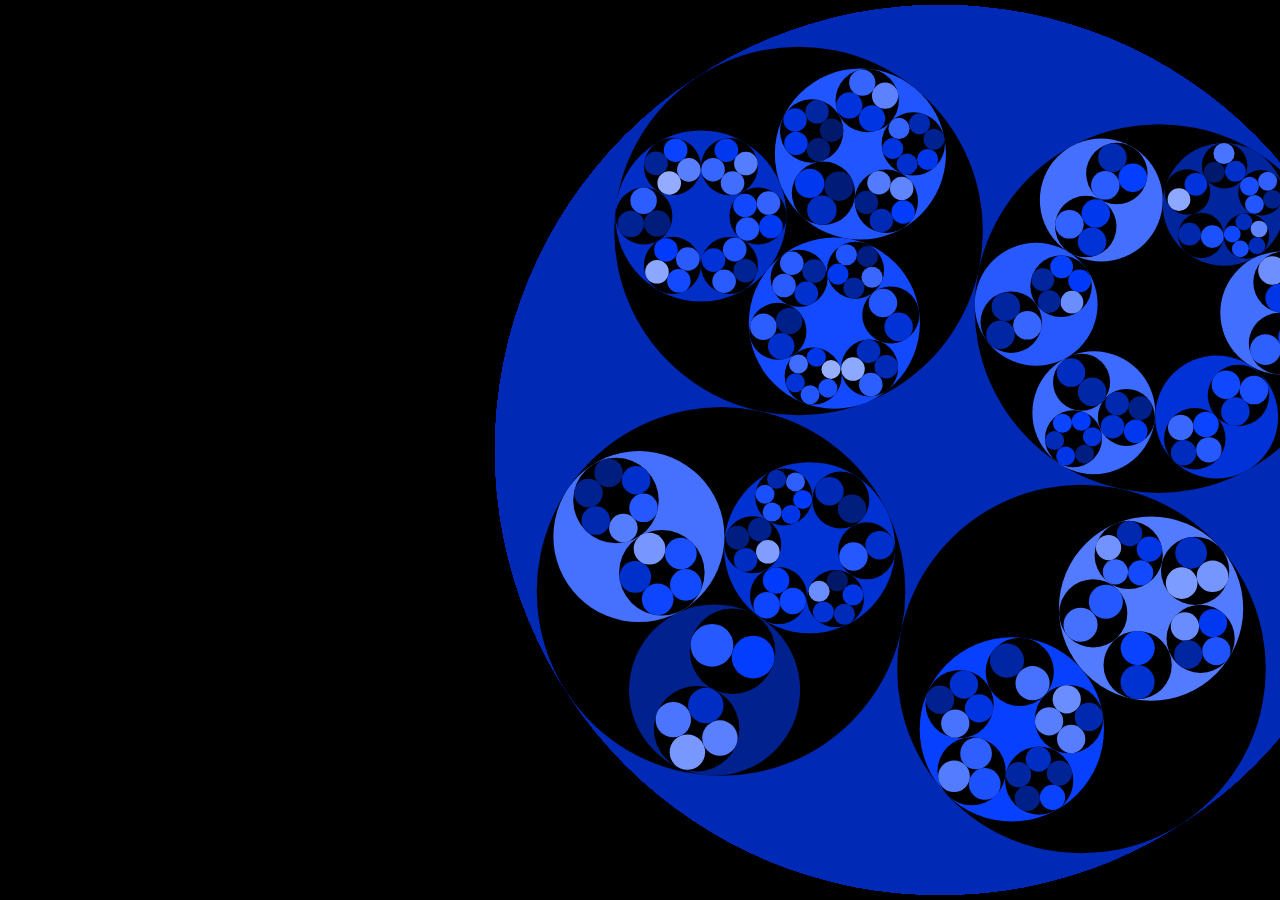
==== index.html @ d611053d "'sujung'" ====
<!DOCTYPE html>
<html lang="en" >
<head>
  <meta charset="UTF-8">
  <title>CodePen - Long shadow</title>
  <link rel="stylesheet" href="./style.css">

</head>
<body>
<!-- partial:index.partial.html -->
<canvas id="canvas"></canvas>
<!-- partial -->
  <script  src="./script.js"></script>

</body>
</html>
---- style.css ----
body {
  font-family: Arial, Helvetica, "Liberation Sans", FreeSans, sans-serif;
  background-color: #000;
  margin:0;
  padding:0;
  border-width:0;
  cursor: pointer;
}
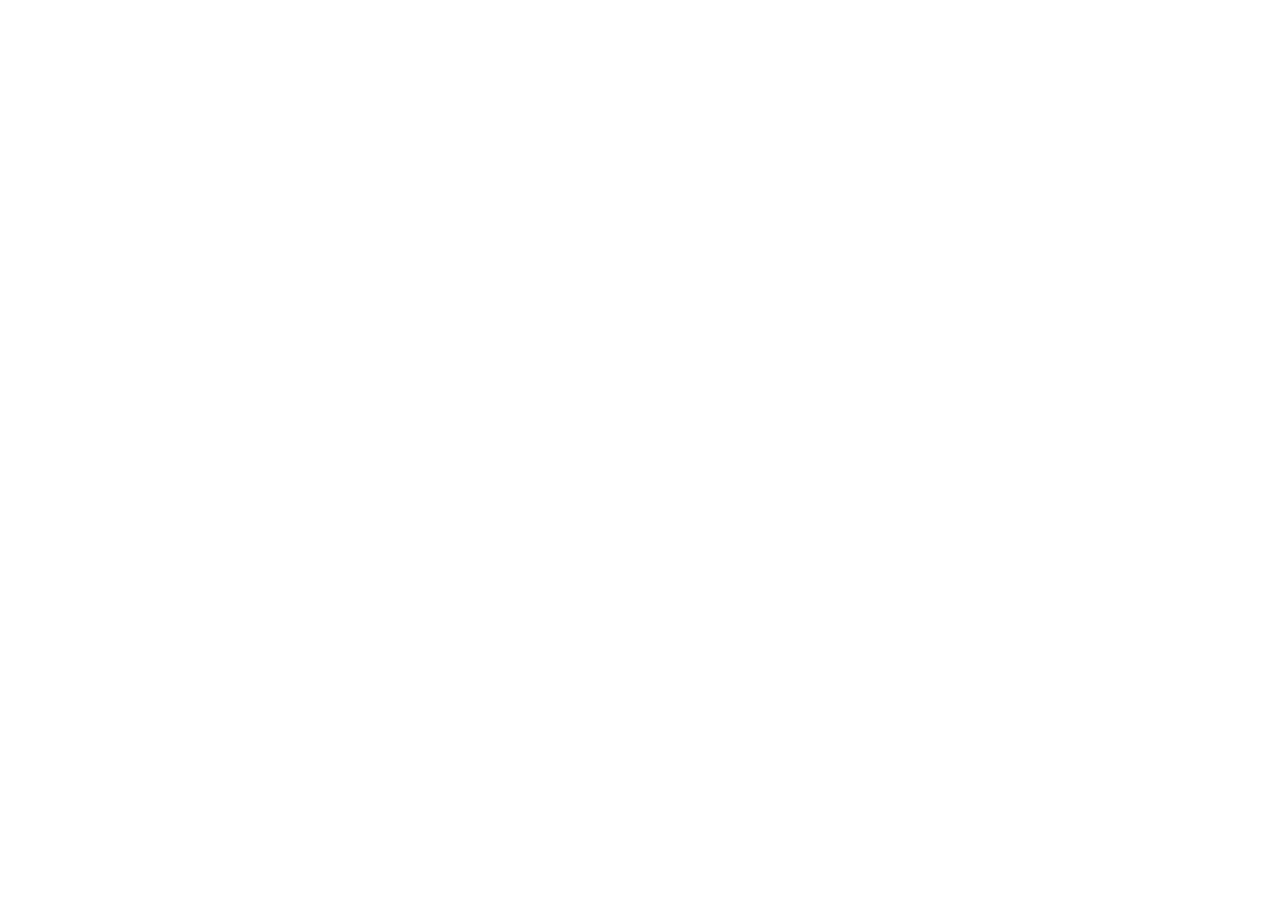
==== commit 1fb61bf1: "'0403'" ====
--- a/index.html
+++ b/index.html
@@ -2,15 +2,158 @@
 <html lang="en" >
 <head>
   <meta charset="UTF-8">
-  <title>CodePen - Long shadow</title>
-  <link rel="stylesheet" href="./style.css">
+  <title>CodePen - The Raging Sea</title>
+  <link rel="stylesheet" href="https://cdnjs.cloudflare.com/ajax/libs/normalize/5.0.0/normalize.min.css">
+<link rel="stylesheet" href="./style.css">
 
 </head>
 <body>
 <!-- partial:index.partial.html -->
-<canvas id="canvas"></canvas>
+<script id="vertexShader" type="x-shader/x-vertex">
+  #include <fog_pars_vertex>
+
+uniform float uTime;
+
+uniform float uBigWavesElevation;
+uniform vec2 uBigWavesFrequency;
+uniform float uBigWaveSpeed;
+
+uniform  float uSmallWavesElevation;
+uniform  float uSmallWavesFrequency;
+uniform  float uSmallWavesSpeed;
+uniform float uSmallWavesIterations;
+
+varying float vElevation;
+
+//	Classic Perlin 3D Noise 
+//	by Stefan Gustavson
+//
+vec4 permute(vec4 x){return mod(((x*34.0)+1.0)*x, 289.0);}
+vec4 taylorInvSqrt(vec4 r){return 1.79284291400159 - 0.85373472095314 * r;}
+vec3 fade(vec3 t) {return t*t*t*(t*(t*6.0-15.0)+10.0);}
+
+float cnoise(vec3 P){
+  vec3 Pi0 = floor(P); // Integer part for indexing
+  vec3 Pi1 = Pi0 + vec3(1.0); // Integer part + 1
+  Pi0 = mod(Pi0, 289.0);
+  Pi1 = mod(Pi1, 289.0);
+  vec3 Pf0 = fract(P); // Fractional part for interpolation
+  vec3 Pf1 = Pf0 - vec3(1.0); // Fractional part - 1.0
+  vec4 ix = vec4(Pi0.x, Pi1.x, Pi0.x, Pi1.x);
+  vec4 iy = vec4(Pi0.yy, Pi1.yy);
+  vec4 iz0 = Pi0.zzzz;
+  vec4 iz1 = Pi1.zzzz;
+
+  vec4 ixy = permute(permute(ix) + iy);
+  vec4 ixy0 = permute(ixy + iz0);
+  vec4 ixy1 = permute(ixy + iz1);
+
+  vec4 gx0 = ixy0 / 7.0;
+  vec4 gy0 = fract(floor(gx0) / 7.0) - 0.5;
+  gx0 = fract(gx0);
+  vec4 gz0 = vec4(0.5) - abs(gx0) - abs(gy0);
+  vec4 sz0 = step(gz0, vec4(0.0));
+  gx0 -= sz0 * (step(0.0, gx0) - 0.5);
+  gy0 -= sz0 * (step(0.0, gy0) - 0.5);
+
+  vec4 gx1 = ixy1 / 7.0;
+  vec4 gy1 = fract(floor(gx1) / 7.0) - 0.5;
+  gx1 = fract(gx1);
+  vec4 gz1 = vec4(0.5) - abs(gx1) - abs(gy1);
+  vec4 sz1 = step(gz1, vec4(0.0));
+  gx1 -= sz1 * (step(0.0, gx1) - 0.5);
+  gy1 -= sz1 * (step(0.0, gy1) - 0.5);
+
+  vec3 g000 = vec3(gx0.x,gy0.x,gz0.x);
+  vec3 g100 = vec3(gx0.y,gy0.y,gz0.y);
+  vec3 g010 = vec3(gx0.z,gy0.z,gz0.z);
+  vec3 g110 = vec3(gx0.w,gy0.w,gz0.w);
+  vec3 g001 = vec3(gx1.x,gy1.x,gz1.x);
+  vec3 g101 = vec3(gx1.y,gy1.y,gz1.y);
+  vec3 g011 = vec3(gx1.z,gy1.z,gz1.z);
+  vec3 g111 = vec3(gx1.w,gy1.w,gz1.w);
+
+  vec4 norm0 = taylorInvSqrt(vec4(dot(g000, g000), dot(g010, g010), dot(g100, g100), dot(g110, g110)));
+  g000 *= norm0.x;
+  g010 *= norm0.y;
+  g100 *= norm0.z;
+  g110 *= norm0.w;
+  vec4 norm1 = taylorInvSqrt(vec4(dot(g001, g001), dot(g011, g011), dot(g101, g101), dot(g111, g111)));
+  g001 *= norm1.x;
+  g011 *= norm1.y;
+  g101 *= norm1.z;
+  g111 *= norm1.w;
+
+  float n000 = dot(g000, Pf0);
+  float n100 = dot(g100, vec3(Pf1.x, Pf0.yz));
+  float n010 = dot(g010, vec3(Pf0.x, Pf1.y, Pf0.z));
+  float n110 = dot(g110, vec3(Pf1.xy, Pf0.z));
+  float n001 = dot(g001, vec3(Pf0.xy, Pf1.z));
+  float n101 = dot(g101, vec3(Pf1.x, Pf0.y, Pf1.z));
+  float n011 = dot(g011, vec3(Pf0.x, Pf1.yz));
+  float n111 = dot(g111, Pf1);
+
+  vec3 fade_xyz = fade(Pf0);
+  vec4 n_z = mix(vec4(n000, n100, n010, n110), vec4(n001, n101, n011, n111), fade_xyz.z);
+  vec2 n_yz = mix(n_z.xy, n_z.zw, fade_xyz.y);
+  float n_xyz = mix(n_yz.x, n_yz.y, fade_xyz.x); 
+  return 2.2 * n_xyz;
+}
+
+void main() {
+  #include <begin_vertex>
+  #include <project_vertex>
+  #include <fog_vertex>
+  vec4 modelPosition = modelMatrix * vec4(position, 1.0);
+  float elevation = 
+    sin(modelPosition.x * uBigWavesFrequency.x + uTime * uBigWaveSpeed) 
+    * sin(modelPosition.z * uBigWavesFrequency.y + uTime * uBigWaveSpeed) 
+    * uBigWavesElevation;
+  
+  for(float i = 1.0; i <= 10.0; i++) {
+   
+    elevation -= abs(
+      cnoise(
+        vec3(modelPosition.xz * uSmallWavesFrequency * i, uTime * uSmallWavesSpeed)
+        ) 
+        * uSmallWavesElevation / i
+      );
+     if(i >= uSmallWavesIterations ) {
+      break;
+    }
+  }
+  
+  modelPosition.y += elevation;
+  vec4 viewPosition = viewMatrix * modelPosition;
+  vec4 projectedPosition = projectionMatrix * viewPosition;
+  gl_Position = projectedPosition;
+
+  vElevation = elevation;
+}
+</script>
+<script id="fragmentShader" type="x-shader/x-fragment">
+  #include <fog_pars_fragment>
+precision mediump float;
+uniform vec3 uDepthColor;
+uniform vec3 uSurfaceColor;
+
+uniform float uColorOffset;
+uniform float uColorMultiplier;
+
+varying float vElevation;
+
+void main() {
+  float mixStrength = (vElevation + uColorOffset) * uColorMultiplier;
+  vec3 color = mix(uDepthColor, uSurfaceColor, mixStrength);
+  gl_FragColor = vec4(color, 1.0);
+   #include <fog_fragment>
+}
+</script>
+<canvas class="webgl"></canvas>
 <!-- partial -->
-  <script  src="./script.js"></script>
+  <script src='https://cdnjs.cloudflare.com/ajax/libs/three.js/r125/three.min.js'></script>
+<script src='https://unpkg.com/three@0.125.2/examples/js/controls/OrbitControls.js'></script>
+<script src='https://cdnjs.cloudflare.com/ajax/libs/dat-gui/0.7.7/dat.gui.min.js'></script><script  src="./script.js"></script>
 
 </body>
 </html>
--- a/style.css
+++ b/style.css
@@ -1,8 +1,16 @@
+* {
+  margin: 0;
+  padding: 0;
+}
+
+html,
 body {
-  font-family: Arial, Helvetica, "Liberation Sans", FreeSans, sans-serif;
-  background-color: #000;
-  margin:0;
-  padding:0;
-  border-width:0;
-  cursor: pointer;
+  overflow: hidden;
 }
+
+.webgl {
+  position: fixed;
+  top: 0;
+  left: 0;
+  outline: none;
+}
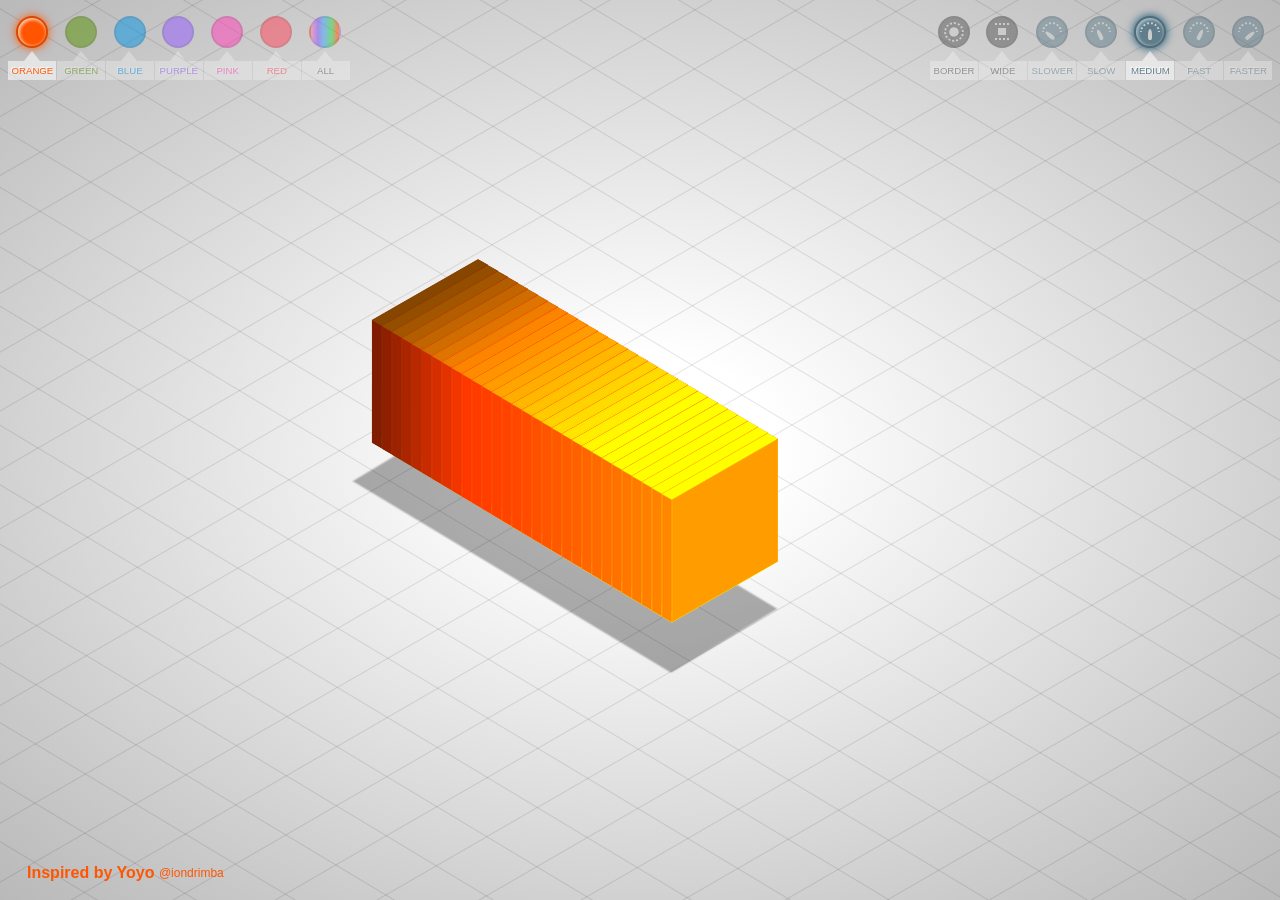
==== commit d636d716: "'1'" ====
--- a/index.html
+++ b/index.html
@@ -2,158 +2,312 @@
 <html lang="en" >
 <head>
   <meta charset="UTF-8">
-  <title>CodePen - The Raging Sea</title>
-  <link rel="stylesheet" href="https://cdnjs.cloudflare.com/ajax/libs/normalize/5.0.0/normalize.min.css">
-<link rel="stylesheet" href="./style.css">
+  <title>CodePen - Monochromatic Yoyo - Pure CSS</title>
+  <link rel="stylesheet" href="./style.css">
 
 </head>
 <body>
 <!-- partial:index.partial.html -->
-<script id="vertexShader" type="x-shader/x-vertex">
-  #include <fog_pars_vertex>
-
-uniform float uTime;
-
-uniform float uBigWavesElevation;
-uniform vec2 uBigWavesFrequency;
-uniform float uBigWaveSpeed;
-
-uniform  float uSmallWavesElevation;
-uniform  float uSmallWavesFrequency;
-uniform  float uSmallWavesSpeed;
-uniform float uSmallWavesIterations;
-
-varying float vElevation;
-
-//	Classic Perlin 3D Noise 
-//	by Stefan Gustavson
-//
-vec4 permute(vec4 x){return mod(((x*34.0)+1.0)*x, 289.0);}
-vec4 taylorInvSqrt(vec4 r){return 1.79284291400159 - 0.85373472095314 * r;}
-vec3 fade(vec3 t) {return t*t*t*(t*(t*6.0-15.0)+10.0);}
-
-float cnoise(vec3 P){
-  vec3 Pi0 = floor(P); // Integer part for indexing
-  vec3 Pi1 = Pi0 + vec3(1.0); // Integer part + 1
-  Pi0 = mod(Pi0, 289.0);
-  Pi1 = mod(Pi1, 289.0);
-  vec3 Pf0 = fract(P); // Fractional part for interpolation
-  vec3 Pf1 = Pf0 - vec3(1.0); // Fractional part - 1.0
-  vec4 ix = vec4(Pi0.x, Pi1.x, Pi0.x, Pi1.x);
-  vec4 iy = vec4(Pi0.yy, Pi1.yy);
-  vec4 iz0 = Pi0.zzzz;
-  vec4 iz1 = Pi1.zzzz;
-
-  vec4 ixy = permute(permute(ix) + iy);
-  vec4 ixy0 = permute(ixy + iz0);
-  vec4 ixy1 = permute(ixy + iz1);
-
-  vec4 gx0 = ixy0 / 7.0;
-  vec4 gy0 = fract(floor(gx0) / 7.0) - 0.5;
-  gx0 = fract(gx0);
-  vec4 gz0 = vec4(0.5) - abs(gx0) - abs(gy0);
-  vec4 sz0 = step(gz0, vec4(0.0));
-  gx0 -= sz0 * (step(0.0, gx0) - 0.5);
-  gy0 -= sz0 * (step(0.0, gy0) - 0.5);
-
-  vec4 gx1 = ixy1 / 7.0;
-  vec4 gy1 = fract(floor(gx1) / 7.0) - 0.5;
-  gx1 = fract(gx1);
-  vec4 gz1 = vec4(0.5) - abs(gx1) - abs(gy1);
-  vec4 sz1 = step(gz1, vec4(0.0));
-  gx1 -= sz1 * (step(0.0, gx1) - 0.5);
-  gy1 -= sz1 * (step(0.0, gy1) - 0.5);
-
-  vec3 g000 = vec3(gx0.x,gy0.x,gz0.x);
-  vec3 g100 = vec3(gx0.y,gy0.y,gz0.y);
-  vec3 g010 = vec3(gx0.z,gy0.z,gz0.z);
-  vec3 g110 = vec3(gx0.w,gy0.w,gz0.w);
-  vec3 g001 = vec3(gx1.x,gy1.x,gz1.x);
-  vec3 g101 = vec3(gx1.y,gy1.y,gz1.y);
-  vec3 g011 = vec3(gx1.z,gy1.z,gz1.z);
-  vec3 g111 = vec3(gx1.w,gy1.w,gz1.w);
-
-  vec4 norm0 = taylorInvSqrt(vec4(dot(g000, g000), dot(g010, g010), dot(g100, g100), dot(g110, g110)));
-  g000 *= norm0.x;
-  g010 *= norm0.y;
-  g100 *= norm0.z;
-  g110 *= norm0.w;
-  vec4 norm1 = taylorInvSqrt(vec4(dot(g001, g001), dot(g011, g011), dot(g101, g101), dot(g111, g111)));
-  g001 *= norm1.x;
-  g011 *= norm1.y;
-  g101 *= norm1.z;
-  g111 *= norm1.w;
-
-  float n000 = dot(g000, Pf0);
-  float n100 = dot(g100, vec3(Pf1.x, Pf0.yz));
-  float n010 = dot(g010, vec3(Pf0.x, Pf1.y, Pf0.z));
-  float n110 = dot(g110, vec3(Pf1.xy, Pf0.z));
-  float n001 = dot(g001, vec3(Pf0.xy, Pf1.z));
-  float n101 = dot(g101, vec3(Pf1.x, Pf0.y, Pf1.z));
-  float n011 = dot(g011, vec3(Pf0.x, Pf1.yz));
-  float n111 = dot(g111, Pf1);
-
-  vec3 fade_xyz = fade(Pf0);
-  vec4 n_z = mix(vec4(n000, n100, n010, n110), vec4(n001, n101, n011, n111), fade_xyz.z);
-  vec2 n_yz = mix(n_z.xy, n_z.zw, fade_xyz.y);
-  float n_xyz = mix(n_yz.x, n_yz.y, fade_xyz.x); 
-  return 2.2 * n_xyz;
-}
-
-void main() {
-  #include <begin_vertex>
-  #include <project_vertex>
-  #include <fog_vertex>
-  vec4 modelPosition = modelMatrix * vec4(position, 1.0);
-  float elevation = 
-    sin(modelPosition.x * uBigWavesFrequency.x + uTime * uBigWaveSpeed) 
-    * sin(modelPosition.z * uBigWavesFrequency.y + uTime * uBigWaveSpeed) 
-    * uBigWavesElevation;
-  
-  for(float i = 1.0; i <= 10.0; i++) {
-   
-    elevation -= abs(
-      cnoise(
-        vec3(modelPosition.xz * uSmallWavesFrequency * i, uTime * uSmallWavesSpeed)
-        ) 
-        * uSmallWavesElevation / i
-      );
-     if(i >= uSmallWavesIterations ) {
-      break;
-    }
-  }
-  
-  modelPosition.y += elevation;
-  vec4 viewPosition = viewMatrix * modelPosition;
-  vec4 projectedPosition = projectionMatrix * viewPosition;
-  gl_Position = projectedPosition;
-
-  vElevation = elevation;
-}
-</script>
-<script id="fragmentShader" type="x-shader/x-fragment">
-  #include <fog_pars_fragment>
-precision mediump float;
-uniform vec3 uDepthColor;
-uniform vec3 uSurfaceColor;
-
-uniform float uColorOffset;
-uniform float uColorMultiplier;
-
-varying float vElevation;
-
-void main() {
-  float mixStrength = (vElevation + uColorOffset) * uColorMultiplier;
-  vec3 color = mix(uDepthColor, uSurfaceColor, mixStrength);
-  gl_FragColor = vec4(color, 1.0);
-   #include <fog_fragment>
-}
-</script>
-<canvas class="webgl"></canvas>
+<div class="grid"></div>
+
+<input type="radio" name="color" id="c-orange" checked><label for="c-orange"><span>orange</span></label>
+<input type="radio" name="color" id="c-green"><label for="c-green"><span>green</span></label>
+<input type="radio" name="color" id="c-blue"><label for="c-blue"><span>blue</span></label>
+<input type="radio" name="color" id="c-purple"><label for="c-purple"><span>purple</span></label>
+<input type="radio" name="color" id="c-pink"><label for="c-pink"><span>pink</span></label>
+<input type="radio" name="color" id="c-red"><label for="c-red"><span>red</span></label>
+<input type="radio" name="color" id="c-multi"><label for="c-multi"><span>all</span></label>
+<input type="checkbox" name="border" id="border"><label for="border"><span>border</span></label>
+<input type="checkbox" name="wide" id="wide"><label for="wide"><span>wide</span></label>
+<input type="radio" name="speed" id="s-slower"><label for="s-slower"><span>slower</span></label>
+<input type="radio" name="speed" id="s-slow"><label for="s-slow"><span>slow</span></label>
+<input type="radio" name="speed" id="s-medium" checked><label for="s-medium"><span>medium</span></label>
+<input type="radio" name="speed" id="s-fast"><label for="s-fast"><span>fast</span></label>
+<input type="radio" name="speed" id="s-faster"><label for="s-faster"><span>faster</span></label>
+
+<div class="container">
+
+  <div class="item">
+    <div></div>
+    <div></div>
+    <div></div>
+    <div></div>
+    <div></div>
+    <div></div>
+  </div>
+  <div class="item">
+    <div></div>
+    <div></div>
+    <div></div>
+    <div></div>
+    <div></div>
+    <div></div>
+  </div>
+  <div class="item">
+    <div></div>
+    <div></div>
+    <div></div>
+    <div></div>
+    <div></div>
+    <div></div>
+  </div>
+  <div class="item">
+    <div></div>
+    <div></div>
+    <div></div>
+    <div></div>
+    <div></div>
+    <div></div>
+  </div>
+  <div class="item">
+    <div></div>
+    <div></div>
+    <div></div>
+    <div></div>
+    <div></div>
+    <div></div>
+  </div>
+  <div class="item">
+    <div></div>
+    <div></div>
+    <div></div>
+    <div></div>
+    <div></div>
+    <div></div>
+  </div>
+  <div class="item">
+    <div></div>
+    <div></div>
+    <div></div>
+    <div></div>
+    <div></div>
+    <div></div>
+  </div>
+  <div class="item">
+    <div></div>
+    <div></div>
+    <div></div>
+    <div></div>
+    <div></div>
+    <div></div>
+  </div>
+  <div class="item">
+    <div></div>
+    <div></div>
+    <div></div>
+    <div></div>
+    <div></div>
+    <div></div>
+  </div>
+  <div class="item">
+    <div></div>
+    <div></div>
+    <div></div>
+    <div></div>
+    <div></div>
+    <div></div>
+  </div>
+  <div class="item">
+    <div></div>
+    <div></div>
+    <div></div>
+    <div></div>
+    <div></div>
+    <div></div>
+  </div>
+  <div class="item">
+    <div></div>
+    <div></div>
+    <div></div>
+    <div></div>
+    <div></div>
+    <div></div>
+  </div>
+  <div class="item">
+    <div></div>
+    <div></div>
+    <div></div>
+    <div></div>
+    <div></div>
+    <div></div>
+  </div>
+  <div class="item">
+    <div></div>
+    <div></div>
+    <div></div>
+    <div></div>
+    <div></div>
+    <div></div>
+  </div>
+  <div class="item">
+    <div></div>
+    <div></div>
+    <div></div>
+    <div></div>
+    <div></div>
+    <div></div>
+  </div>
+  <div class="item">
+    <div></div>
+    <div></div>
+    <div></div>
+    <div></div>
+    <div></div>
+    <div></div>
+  </div>
+  <div class="item">
+    <div></div>
+    <div></div>
+    <div></div>
+    <div></div>
+    <div></div>
+    <div></div>
+  </div>
+  <div class="item">
+    <div></div>
+    <div></div>
+    <div></div>
+    <div></div>
+    <div></div>
+    <div></div>
+  </div>
+  <div class="item">
+    <div></div>
+    <div></div>
+    <div></div>
+    <div></div>
+    <div></div>
+    <div></div>
+  </div>
+  <div class="item">
+    <div></div>
+    <div></div>
+    <div></div>
+    <div></div>
+    <div></div>
+    <div></div>
+  </div>
+  <div class="item">
+    <div></div>
+    <div></div>
+    <div></div>
+    <div></div>
+    <div></div>
+    <div></div>
+  </div>
+  <div class="item">
+    <div></div>
+    <div></div>
+    <div></div>
+    <div></div>
+    <div></div>
+    <div></div>
+  </div>
+  <div class="item">
+    <div></div>
+    <div></div>
+    <div></div>
+    <div></div>
+    <div></div>
+    <div></div>
+  </div>
+  <div class="item">
+    <div></div>
+    <div></div>
+    <div></div>
+    <div></div>
+    <div></div>
+    <div></div>
+  </div>
+  <div class="item">
+    <div></div>
+    <div></div>
+    <div></div>
+    <div></div>
+    <div></div>
+    <div></div>
+  </div>
+  <div class="item">
+    <div></div>
+    <div></div>
+    <div></div>
+    <div></div>
+    <div></div>
+    <div></div>
+  </div>
+  <div class="item">
+    <div></div>
+    <div></div>
+    <div></div>
+    <div></div>
+    <div></div>
+    <div></div>
+  </div>
+  <div class="item">
+    <div></div>
+    <div></div>
+    <div></div>
+    <div></div>
+    <div></div>
+    <div></div>
+  </div>
+  <div class="item">
+    <div></div>
+    <div></div>
+    <div></div>
+    <div></div>
+    <div></div>
+    <div></div>
+  </div>
+  <div class="item">
+    <div></div>
+    <div></div>
+    <div></div>
+    <div></div>
+    <div></div>
+    <div></div>
+  </div>
+
+  <div class="shadow">
+    <div></div>
+    <div></div>
+    <div></div>
+    <div></div>
+    <div></div>
+    <div></div>
+    <div></div>
+    <div></div>
+    <div></div>
+    <div></div>
+    <div></div>
+    <div></div>
+    <div></div>
+    <div></div>
+    <div></div>
+    <div></div>
+    <div></div>
+    <div></div>
+    <div></div>
+    <div></div>
+    <div></div>
+    <div></div>
+    <div></div>
+    <div></div>
+    <div></div>
+    <div></div>
+    <div></div>
+    <div></div>
+    <div></div>
+    <div></div>
+  </div>
+
+</div>
+
+<div class="inspired">
+  <a href="https://codepen.io/iondrimba/pen/PoGMeaq" target="_blank"><strong>Inspired by Yoyo</strong> <span>@iondrimba</span></a>
+</div>
 <!-- partial -->
-  <script src='https://cdnjs.cloudflare.com/ajax/libs/three.js/r125/three.min.js'></script>
-<script src='https://unpkg.com/three@0.125.2/examples/js/controls/OrbitControls.js'></script>
-<script src='https://cdnjs.cloudflare.com/ajax/libs/dat-gui/0.7.7/dat.gui.min.js'></script><script  src="./script.js"></script>
+  <script  src="./script.js"></script>
 
 </body>
 </html>
--- a/style.css
+++ b/style.css
@@ -1,16 +1,1063 @@
-* {
+:root {
+  --speed: 4s;
+}
+
+html {
+  height: 100%;
+}
+
+body {
   margin: 0;
-  padding: 0;
-}
-
-html,
-body {
+  background: radial-gradient(#607d8b 15%, #000000 100%);
+  background: radial-gradient(#ffffff 15%, #b9b9b9 100%);
+  font-family: Arial, Helvetica, sans-serif;
+  box-sizing: border-box;
+  height: 100%;
+}
+
+body * {
+  box-sizing: border-box;
+  outline: none;
+}
+
+.container {
+  display: block;
+  width: 100%;
+  height: 100%;
   overflow: hidden;
-}
-
-.webgl {
+  filter: hue-rotate(0deg);
+  transition: all 1s ease 0s;
+}
+
+.grid {
+  background: repeating-linear-gradient(
+      150deg,
+      rgba(255, 255, 255, 0) 0,
+      rgba(255, 255, 255, 0) 49px,
+      rgba(0, 0, 0, 0.1) 50px,
+      rgba(255, 255, 255, 0) 51px
+    ),
+    repeating-linear-gradient(
+      31deg,
+      rgba(255, 255, 255, 0) 0,
+      rgba(255, 255, 255, 0) 49px,
+      rgba(0, 0, 0, 0.1) 50px,
+      rgba(255, 255, 255, 0) 51px
+    );
   position: fixed;
-  top: 0;
-  left: 0;
-  outline: none;
+  width: 100vw;
+  height: 100vh;
+}
+
+.item {
+  position: relative;
+  left: 50%;
+  top: 50%;
+  width: 150px;
+  height: 150px;
+  transform-style: preserve-3d;
+  transform: rotateX(-35deg) rotateY(45deg);
+  transition: transform 0.5s ease 0s;
+  animation: spin var(--speed) 0.05s infinite;
+  z-index: -1;
+  transform-origin: center center;
+}
+
+input#wide:checked ~ .container .item {
+  animation-name: spin-wide;
+}
+
+.item > div {
+  position: absolute;
+  width: 150px;
+  height: 150px;
+  background: #4b08ba;
+  background: #ff5500;
+  border: 1px solid rgba(0, 0, 0, 0.1);
+  box-shadow: 0 0 5px -3px #fff inset;
+  border: 1px solid rgb(255 255 255 / 5%);
+  box-shadow: 0 0 5px -3px #00000030 inset;
+}
+.item > div:nth-child(2) {
+  transform: rotateX(90deg) translate3d(0px, 7px, 7px);
+  background: #ffa116;
+  height: 14px;
+}
+.item > div:nth-child(3) {
+  transform: rotateX(0deg) translate3d(0, 0, 14px);
+}
+.item > div:nth-child(4) {
+  transform: rotateX(270deg) translate3d(0px, -7px, 143px);
+  background: #ffa116;
+  height: 14px;
+}
+.item > div:nth-child(5) {
+  transform: rotateY(90deg) translate3d(-7px, 0, 143px);
+  background: #e04b00;
+  width: 14px !important;
+}
+.item > div:nth-child(6) {
+  transform: rotateY(-90deg) translate3d(7px, 0, 7px);
+  background: #e04b00;
+  width: 14px !important;
+}
+
+.item:nth-child(2) {
+  left: calc(50% - 10px);
+  top: calc(50% - 156px);
+  animation-delay: 0.1s;
+  z-index: -2;
+}
+.item:nth-child(3) {
+  left: calc(50% - 20px);
+  top: calc(50% - 312px);
+  animation-delay: 0.15s;
+  z-index: -3;
+}
+.item:nth-child(4) {
+  left: calc(50% - 30px);
+  top: calc(50% - 468px);
+  animation-delay: 0.2s;
+  z-index: -4;
+}
+.item:nth-child(5) {
+  left: calc(50% - 40px);
+  top: calc(50% - 624px);
+  animation-delay: 0.25s;
+  z-index: -5;
+}
+.item:nth-child(6) {
+  left: calc(50% - 50px);
+  top: calc(50% - 780px);
+  animation-delay: 0.3s;
+  z-index: -6;
+}
+.item:nth-child(7) {
+  left: calc(50% - 60px);
+  top: calc(50% - 936px);
+  animation-delay: 0.35s;
+  z-index: -7;
+}
+.item:nth-child(8) {
+  left: calc(50% - 70px);
+  top: calc(50% - 1092px);
+  animation-delay: 0.4s;
+  z-index: -8;
+}
+.item:nth-child(9) {
+  left: calc(50% - 80px);
+  top: calc(50% - 1248px);
+  animation-delay: 0.45s;
+  z-index: -9;
+}
+.item:nth-child(10) {
+  left: calc(50% - 90px);
+  top: calc(50% - 1404px);
+  animation-delay: 0.5s;
+  z-index: -10;
+}
+.item:nth-child(11) {
+  left: calc(50% - 100px);
+  top: calc(50% - 1560px);
+  animation-delay: 0.55s;
+  z-index: -11;
+}
+.item:nth-child(12) {
+  left: calc(50% - 110px);
+  top: calc(50% - 1716px);
+  animation-delay: 0.6s;
+  z-index: -12;
+}
+.item:nth-child(13) {
+  left: calc(50% - 120px);
+  top: calc(50% - 1872px);
+  animation-delay: 0.65s;
+  z-index: -13;
+}
+.item:nth-child(14) {
+  left: calc(50% - 130px);
+  top: calc(50% - 2028px);
+  animation-delay: 0.7s;
+  z-index: -14;
+}
+.item:nth-child(15) {
+  left: calc(50% - 140px);
+  top: calc(50% - 2184px);
+  animation-delay: 0.75s;
+  z-index: -15;
+}
+.item:nth-child(16) {
+  left: calc(50% - 150px);
+  top: calc(50% - 2340px);
+  animation-delay: 0.8s;
+  z-index: -16;
+}
+.item:nth-child(17) {
+  left: calc(50% - 160px);
+  top: calc(50% - 2496px);
+  animation-delay: 0.85s;
+  z-index: -17;
+}
+.item:nth-child(18) {
+  left: calc(50% - 170px);
+  top: calc(50% - 2652px);
+  animation-delay: 0.9s;
+  z-index: -18;
+}
+.item:nth-child(19) {
+  left: calc(50% - 180px);
+  top: calc(50% - 2808px);
+  animation-delay: 0.95s;
+  z-index: -19;
+}
+.item:nth-child(20) {
+  left: calc(50% - 190px);
+  top: calc(50% - 2964px);
+  animation-delay: 1s;
+  z-index: -20;
+}
+.item:nth-child(21) {
+  left: calc(50% - 200px);
+  top: calc(50% - 3120px);
+  animation-delay: 1.05s;
+  z-index: -21;
+}
+.item:nth-child(22) {
+  left: calc(50% - 210px);
+  top: calc(50% - 3276px);
+  animation-delay: 1.1s;
+  z-index: -22;
+}
+.item:nth-child(23) {
+  left: calc(50% - 220px);
+  top: calc(50% - 3432px);
+  animation-delay: 1.15s;
+  z-index: -23;
+}
+.item:nth-child(24) {
+  left: calc(50% - 230px);
+  top: calc(50% - 3588px);
+  animation-delay: 1.2s;
+  z-index: -24;
+}
+.item:nth-child(25) {
+  left: calc(50% - 240px);
+  top: calc(50% - 3744px);
+  animation-delay: 1.25s;
+  z-index: -25;
+}
+.item:nth-child(26) {
+  left: calc(50% - 250px);
+  top: calc(50% - 3900px);
+  animation-delay: 1.3s;
+  z-index: -26;
+}
+.item:nth-child(27) {
+  left: calc(50% - 260px);
+  top: calc(50% - 4056px);
+  animation-delay: 1.35s;
+  z-index: -27;
+}
+.item:nth-child(28) {
+  left: calc(50% - 270px);
+  top: calc(50% - 4212px);
+  animation-delay: 1.4s;
+  z-index: -28;
+}
+.item:nth-child(29) {
+  left: calc(50% - 280px);
+  top: calc(50% - 4368px);
+  animation-delay: 1.45s;
+  z-index: -29;
+}
+.item:nth-child(30) {
+  left: calc(50% - 290px);
+  top: calc(50% - 4524px);
+  animation-delay: 1.5s;
+  z-index: -30;
+}
+
+.item:nth-child(1) > div {
+  filter: brightness(1.9) saturate(1.5);
+}
+.item:nth-child(2) > div {
+  filter: brightness(1.85) saturate(1.5);
+}
+.item:nth-child(3) > div {
+  filter: brightness(1.8) saturate(1.5);
+}
+.item:nth-child(4) > div {
+  filter: brightness(1.75) saturate(1.5);
+}
+.item:nth-child(5) > div {
+  filter: brightness(1.7) saturate(1.5);
+}
+.item:nth-child(6) > div {
+  filter: brightness(1.65) saturate(1.5);
+}
+.item:nth-child(7) > div {
+  filter: brightness(1.6) saturate(1.5);
+}
+.item:nth-child(8) > div {
+  filter: brightness(1.55) saturate(1.5);
+}
+.item:nth-child(9) > div {
+  filter: brightness(1.5) saturate(1.5);
+}
+.item:nth-child(10) > div {
+  filter: brightness(1.45) saturate(1.5);
+}
+.item:nth-child(11) > div {
+  filter: brightness(1.4) saturate(1.5);
+}
+.item:nth-child(12) > div {
+  filter: brightness(1.35) saturate(1.5);
+}
+.item:nth-child(13) > div {
+  filter: brightness(1.3) saturate(1.5);
+}
+.item:nth-child(14) > div {
+  filter: brightness(1.25) saturate(1.5);
+}
+.item:nth-child(15) > div {
+  filter: brightness(1.2) saturate(1.5);
+}
+.item:nth-child(16) > div {
+  filter: brightness(1.15) saturate(1.5);
+}
+.item:nth-child(17) > div {
+  filter: brightness(1.1) saturate(1.5);
+}
+.item:nth-child(18) > div {
+  filter: brightness(1.05) saturate(1.5);
+}
+.item:nth-child(19) > div {
+  filter: brightness(1) saturate(1.5);
+}
+.item:nth-child(20) > div {
+  filter: brightness(0.95) saturate(1.5);
+}
+.item:nth-child(21) > div {
+  filter: brightness(0.9) saturate(1.5);
+}
+.item:nth-child(22) > div {
+  filter: brightness(0.85) saturate(1.5);
+}
+.item:nth-child(23) > div {
+  filter: brightness(0.8) saturate(1.5);
+}
+.item:nth-child(24) > div {
+  filter: brightness(0.75) saturate(1.5);
+}
+.item:nth-child(25) > div {
+  filter: brightness(0.7) saturate(1.5);
+}
+.item:nth-child(26) > div {
+  filter: brightness(0.65) saturate(1.5);
+}
+.item:nth-child(27) > div {
+  filter: brightness(0.6) saturate(1.5);
+}
+.item:nth-child(28) > div {
+  filter: brightness(0.55) saturate(1.5);
+}
+.item:nth-child(29) > div {
+  filter: brightness(0.5) saturate(1.5);
+}
+.item:nth-child(30) > div {
+  filter: brightness(0.45) saturate(1.5);
+}
+
+input#c-multi:checked ~ .container .item:nth-child(1) > div {
+  filter: hue-rotate(0deg) saturate(1.25) brightness(1.35);
+}
+input#c-multi:checked ~ .container .item:nth-child(2) > div {
+  filter: hue-rotate(10deg) saturate(1.25) brightness(1.35);
+}
+input#c-multi:checked ~ .container .item:nth-child(3) > div {
+  filter: hue-rotate(20deg) saturate(1.25) brightness(1.35);
+}
+input#c-multi:checked ~ .container .item:nth-child(4) > div {
+  filter: hue-rotate(30deg) saturate(1.25) brightness(1.35);
+}
+input#c-multi:checked ~ .container .item:nth-child(5) > div {
+  filter: hue-rotate(40deg) saturate(1.25) brightness(1.35);
+}
+input#c-multi:checked ~ .container .item:nth-child(6) > div {
+  filter: hue-rotate(50deg) saturate(1.25) brightness(1.35);
+}
+input#c-multi:checked ~ .container .item:nth-child(7) > div {
+  filter: hue-rotate(60deg) saturate(1.25) brightness(1.35);
+}
+input#c-multi:checked ~ .container .item:nth-child(8) > div {
+  filter: hue-rotate(70deg) saturate(1.25) brightness(1.35);
+}
+input#c-multi:checked ~ .container .item:nth-child(9) > div {
+  filter: hue-rotate(80deg) saturate(1.25) brightness(1.35);
+}
+input#c-multi:checked ~ .container .item:nth-child(10) > div {
+  filter: hue-rotate(90deg) saturate(1.25) brightness(1.35);
+}
+input#c-multi:checked ~ .container .item:nth-child(11) > div {
+  filter: hue-rotate(100deg) saturate(1.25) brightness(1.35);
+}
+input#c-multi:checked ~ .container .item:nth-child(12) > div {
+  filter: hue-rotate(110deg) saturate(1.25) brightness(1.35);
+}
+input#c-multi:checked ~ .container .item:nth-child(13) > div {
+  filter: hue-rotate(120deg) saturate(1.25) brightness(1.35);
+}
+input#c-multi:checked ~ .container .item:nth-child(14) > div {
+  filter: hue-rotate(130deg) saturate(1.25) brightness(1.35);
+}
+input#c-multi:checked ~ .container .item:nth-child(15) > div {
+  filter: hue-rotate(140deg) saturate(1.25) brightness(1.35);
+}
+input#c-multi:checked ~ .container .item:nth-child(16) > div {
+  filter: hue-rotate(150deg) saturate(1.25) brightness(1.35);
+}
+input#c-multi:checked ~ .container .item:nth-child(17) > div {
+  filter: hue-rotate(160deg) saturate(1.25) brightness(1.35);
+}
+input#c-multi:checked ~ .container .item:nth-child(18) > div {
+  filter: hue-rotate(170deg) saturate(1.25) brightness(1.35);
+}
+input#c-multi:checked ~ .container .item:nth-child(19) > div {
+  filter: hue-rotate(180deg) saturate(1.25) brightness(1.35);
+}
+input#c-multi:checked ~ .container .item:nth-child(20) > div {
+  filter: hue-rotate(190deg) saturate(1.25) brightness(1.35);
+}
+input#c-multi:checked ~ .container .item:nth-child(21) > div {
+  filter: hue-rotate(200deg) saturate(1.25) brightness(1.35);
+}
+input#c-multi:checked ~ .container .item:nth-child(22) > div {
+  filter: hue-rotate(210deg) saturate(1.25) brightness(1.35);
+}
+input#c-multi:checked ~ .container .item:nth-child(23) > div {
+  filter: hue-rotate(220deg) saturate(1.25) brightness(1.35);
+}
+input#c-multi:checked ~ .container .item:nth-child(24) > div {
+  filter: hue-rotate(230deg) saturate(1.25) brightness(1.35);
+}
+input#c-multi:checked ~ .container .item:nth-child(25) > div {
+  filter: hue-rotate(240deg) saturate(1.25) brightness(1.35);
+}
+input#c-multi:checked ~ .container .item:nth-child(26) > div {
+  filter: hue-rotate(250deg) saturate(1.25) brightness(1.35);
+}
+input#c-multi:checked ~ .container .item:nth-child(27) > div {
+  filter: hue-rotate(260deg) saturate(1.25) brightness(1.35);
+}
+input#c-multi:checked ~ .container .item:nth-child(28) > div {
+  filter: hue-rotate(270deg) saturate(1.25) brightness(1.35);
+}
+input#c-multi:checked ~ .container .item:nth-child(29) > div {
+  filter: hue-rotate(280deg) saturate(1.25) brightness(1.35);
+}
+input#c-multi:checked ~ .container .item:nth-child(30) > div {
+  filter: hue-rotate(290deg) saturate(1.25) brightness(1.35);
+}
+
+.shadow {
+  position: absolute;
+  top: calc(50% - 130px);
+  transform-style: preserve-3d;
+  transform: rotateX(-37deg) rotateY(45deg) rotateX(-90deg);
+  left: calc(50% - 150px);
+  z-index: -31;
+  filter: blur(1px);
+}
+
+.shadow div {
+  background: #00000050;
+  width: 150px;
+  height: 15px;
+  animation: item-shadow var(--speed) 0.01s infinite;
+}
+input#wide:checked ~ .container .shadow div {
+  animation-name: item-shadow-wide;
+}
+
+.shadow div:nth-child(1) {
+  animation-delay: 0.05s;
+}
+.shadow div:nth-child(2) {
+  animation-delay: 0.1s;
+}
+.shadow div:nth-child(3) {
+  animation-delay: 0.15s;
+}
+.shadow div:nth-child(4) {
+  animation-delay: 0.2s;
+}
+.shadow div:nth-child(5) {
+  animation-delay: 0.25s;
+}
+.shadow div:nth-child(6) {
+  animation-delay: 0.3s;
+}
+.shadow div:nth-child(7) {
+  animation-delay: 0.35s;
+}
+.shadow div:nth-child(8) {
+  animation-delay: 0.4s;
+}
+.shadow div:nth-child(9) {
+  animation-delay: 0.45s;
+}
+.shadow div:nth-child(10) {
+  animation-delay: 0.5s;
+}
+.shadow div:nth-child(11) {
+  animation-delay: 0.55s;
+}
+.shadow div:nth-child(12) {
+  animation-delay: 0.6s;
+}
+.shadow div:nth-child(13) {
+  animation-delay: 0.65s;
+}
+.shadow div:nth-child(14) {
+  animation-delay: 0.7s;
+}
+.shadow div:nth-child(15) {
+  animation-delay: 0.75s;
+}
+.shadow div:nth-child(16) {
+  animation-delay: 0.8s;
+}
+.shadow div:nth-child(17) {
+  animation-delay: 0.85s;
+}
+.shadow div:nth-child(18) {
+  animation-delay: 0.9s;
+}
+.shadow div:nth-child(19) {
+  animation-delay: 0.95s;
+}
+.shadow div:nth-child(20) {
+  animation-delay: 1s;
+}
+.shadow div:nth-child(21) {
+  animation-delay: 1.05s;
+}
+.shadow div:nth-child(22) {
+  animation-delay: 1.1s;
+}
+.shadow div:nth-child(23) {
+  animation-delay: 1.15s;
+}
+.shadow div:nth-child(24) {
+  animation-delay: 1.2s;
+}
+.shadow div:nth-child(25) {
+  animation-delay: 1.25s;
+}
+.shadow div:nth-child(26) {
+  animation-delay: 1.3s;
+}
+.shadow div:nth-child(27) {
+  animation-delay: 1.35s;
+}
+.shadow div:nth-child(28) {
+  animation-delay: 1.4s;
+}
+.shadow div:nth-child(29) {
+  animation-delay: 1.45s;
+}
+.shadow div:nth-child(30) {
+  animation-delay: 1.5s;
+}
+
+input[type="radio"],
+input[type="checkbox"] {
+  display: none;
+}
+
+label {
+  background: #607d8b;
+  width: 2em;
+  top: 1em;
+  height: 2em;
+  position: absolute;
+  cursor: pointer;
+  z-index: 1;
+  border-radius: 100%;
+  border: 2px solid rgba(0, 0, 0, 0.15);
+}
+
+input + label {
+  opacity: 0.5;
+}
+input:checked + label,
+label:hover {
+  opacity: 1;
+}
+
+input:checked + label {
+  box-shadow: 0 0 10px 0px #004a6d, 1px 1px 3px 1px #a1bcca inset;
+}
+input#wide:checked + label,
+input#border:checked + label {
+  box-shadow: 0 0 10px 0px #444444, 1px 1px 3px 1px #ffffffb8 inset;
+}
+
+input#c-orange:checked + label {
+  box-shadow: 0 0 10px 0px #ff5500, 1px 1px 3px 1px #ffffffaa inset;
+}
+input#c-green:checked + label {
+  box-shadow: 0 0 10px 0px #558e00, 1px 1px 3px 1px #ffffffaa inset;
+}
+input#c-blue:checked + label {
+  box-shadow: 0 0 10px 0px #0091e6, 1px 1px 3px 1px #ffffffaa inset;
+}
+input#c-purple:checked + label {
+  box-shadow: 0 0 10px 0px #9158ff, 1px 1px 3px 1px #ffffffaa inset;
+}
+input#c-pink:checked + label {
+  box-shadow: 0 0 10px 0px #ff3ab3, 1px 1px 3px 1px #ffffffaa inset;
+}
+input#c-red:checked + label {
+  box-shadow: 0 0 10px 0px #ff4155, 1px 1px 3px 1px #ffffffaa inset;
+}
+
+label[for="c-orange"] {
+  left: 1em;
+  background: #ff5500;
+}
+label[for="c-green"] {
+  left: 4.05em;
+  background: #558e00;
+}
+label[for="c-blue"] {
+  left: 7.1em;
+  background: #0091e6;
+}
+label[for="c-purple"] {
+  left: 10.15em;
+  background: #9158ff;
+}
+label[for="c-pink"] {
+  left: 13.2em;
+  background: #ff3ab3;
+}
+label[for="c-red"] {
+  left: 16.275em;
+  background: #ff4155;
+}
+label[for="c-multi"] {
+  left: 19.325em;
+  background: linear-gradient(
+    to left,
+    #ff5500 8%,
+    #27dd3e 25%,
+    #36a2ff 55%,
+    #804eff 75%,
+    #ff76c7 100%
+  );
+}
+
+input#c-orange:checked ~ .container {
+  filter: hue-rotate(0deg);
+}
+input#c-green:checked ~ .container {
+  filter: hue-rotate(60deg);
+}
+input#c-blue:checked ~ .container {
+  filter: hue-rotate(180deg);
+}
+input#c-purple:checked ~ .container {
+  filter: hue-rotate(240deg);
+}
+input#c-pink:checked ~ .container {
+  filter: hue-rotate(290deg);
+}
+input#c-red:checked ~ .container {
+  filter: hue-rotate(320deg);
+}
+
+label[for="border"] {
+  left: initial;
+  right: 19.4em;
+}
+label[for="wide"] {
+  left: initial;
+  right: 16.35em;
+}
+
+input[name="speed"] + label {
+  left: initial;
+}
+label[for="s-slower"] {
+  right: 13.25em;
+}
+label[for="s-slow"] {
+  right: 10.2em;
+}
+label[for="s-medium"] {
+  right: 7.125em;
+}
+label[for="s-fast"] {
+  right: 4.075em;
+}
+label[for="s-faster"] {
+  right: 1em;
+}
+
+input#wide:checked ~ .container .item,
+input#wide:checked ~ .container .item > div,
+input#wide:checked ~ .container .shadow div {
+  width: 250px;
+}
+
+input#s-slower:checked ~ .container {
+  --speed: 8s;
+}
+input#s-slow:checked ~ .container {
+  --speed: 6s;
+}
+input#s-medium:checked ~ .container {
+  --speed: 4s;
+}
+input#s-fast:checked ~ .container {
+  --speed: 3s;
+}
+input#s-faster:checked ~ .container {
+  --speed: 2s;
+}
+
+input[name="speed"] + label:before {
+  content: "";
+  border: 2px dotted #ccc;
+  width: 1em;
+  height: 1em;
+  float: left;
+  border-radius: 100%;
+  left: 0.25em;
+  top: 0.25em;
+  border-color: #ccc #ccc transparent transparent;
+  transform: rotate(-45deg);
+  position: absolute;
+}
+
+input[name="speed"] + label:after {
+  content: "";
+  border: 2px solid #ccc;
+  float: left;
+  width: 0;
+  height: 0.45em;
+  border-radius: 100% 100% 50% 50%;
+  left: 0.75em;
+  margin-top: 0.7em;
+  transform-origin: center calc(100% - 3px);
+  position: absolute;
+}
+
+label[for="s-slower"]:after {
+  transform: rotate(-50deg);
+}
+label[for="s-slow"]:after {
+  transform: rotate(-25deg);
+}
+label[for="s-medium"]:after {
+  transform: rotate(0deg);
+}
+label[for="s-fast"]:after {
+  transform: rotate(25deg);
+}
+label[for="s-faster"]:after {
+  transform: rotate(50deg);
+}
+
+@keyframes spin {
+  0% {
+    transform: rotateX(-35deg) rotateY(45deg);
+  }
+  20% {
+    transform: rotateX(-35deg) rotateY(45deg) rotateZ(0deg);
+  }
+  30% {
+    transform: rotateX(-35deg) rotateY(45deg) rotateZ(115deg);
+  }
+  40% {
+    transform: rotateX(-35deg) rotateY(45deg) rotateZ(-10deg);
+  }
+  50% {
+    transform: rotateX(-35deg) rotateY(45deg) rotateZ(5deg);
+  }
+  60% {
+    transform: rotateX(-35deg) rotateY(45deg) rotateZ(-3deg);
+  }
+  70% {
+    transform: rotateX(-35deg) rotateY(45deg) rotateZ(2deg);
+  }
+  80% {
+    transform: rotateX(-35deg) rotateY(45deg) rotateZ(0deg);
+  }
+  100% {
+    transform: rotateX(-35deg) rotateY(45deg);
+  }
+}
+@keyframes spin-wide {
+  0% {
+    transform: rotateX(-35deg) rotateY(45deg);
+  }
+  20% {
+    transform: rotateX(-35deg) rotateY(45deg) rotateZ(0deg);
+  }
+  30% {
+    transform: rotateX(-35deg) rotateY(45deg) rotateZ(115deg);
+  }
+  40% {
+    transform: rotateX(-35deg) rotateY(45deg) rotateZ(-10deg);
+  }
+  50% {
+    transform: rotateX(-35deg) rotateY(45deg) rotateZ(5deg);
+  }
+  60% {
+    transform: rotateX(-35deg) rotateY(45deg) rotateZ(-3deg);
+  }
+  70% {
+    transform: rotateX(-35deg) rotateY(45deg) rotateZ(2deg);
+  }
+  80% {
+    transform: rotateX(-35deg) rotateY(45deg) rotateZ(0deg);
+  }
+  100% {
+    transform: rotateX(-35deg) rotateY(45deg);
+  }
+}
+
+@keyframes item-shadow {
+  0% {
+    transform: scaleX(1);
+  }
+  20% {
+    transform: scaleX(1);
+  }
+  30% {
+    transform: scaleX(1.2);
+  }
+  40% {
+    transform: scaleX(1);
+  }
+  50% {
+    transform: scaleX(1.1);
+  }
+  60% {
+    transform: scaleX(1);
+  }
+  70% {
+    transform: scaleX(1.05);
+  }
+  80% {
+    transform: scaleX(1);
+  }
+  100% {
+    transform: scaleX(1);
+  }
+}
+@keyframes item-shadow-wide {
+  0% {
+    transform: scaleX(1);
+  }
+  20% {
+    transform: scaleX(1);
+  }
+  30% {
+    transform: scaleX(0.6);
+  }
+  40% {
+    transform: scaleX(1);
+  }
+  50% {
+    transform: scaleX(1.1);
+  }
+  60% {
+    transform: scaleX(1);
+  }
+  70% {
+    transform: scaleX(1.05);
+  }
+  80% {
+    transform: scaleX(1);
+  }
+  100% {
+    transform: scaleX(1);
+  }
+}
+
+label > span {
+  font-size: 0.6em;
+  text-transform: uppercase;
+  background: #ffffff90;
+  padding: 0.35em 0.2em 0.45em 0.2em;
+  width: 5em;
+  float: left;
+  margin-left: -1em;
+  margin-top: 4.5em;
+  text-align: center;
+  position: relative;
+  color: #ff5500;
+  text-shadow: -1px -1px 1px #fff;
+}
+label > span:before {
+  content: "";
+  border: 8px solid transparent;
+  border-bottom: 10px solid #ffffff90;
+  position: absolute;
+  top: -1.9em;
+  left: 1.6em;
+}
+
+label[for="border"],
+label[for="wide"] {
+  background: #555;
+}
+label[for="border"] > span,
+label[for="wide"] > span,
+label[for="c-multi"] > span {
+  color: #555;
+}
+
+label[for="border"]:before {
+  content: "";
+  float: left;
+  top: 0.345em;
+  left: 0.375em;
+  font-size: 0.65em;
+  width: 1.55em;
+  height: 1.55em;
+  background: radial-gradient(#ccc 38%, transparent 45%);
+  border: 2px dotted #ccc;
+  position: absolute;
+  border-radius: 100%;
+}
+input#border:checked ~ .container .item > div {
+  border: 1px solid rgb(0 0 0 / 50%);
+  box-shadow: 0 0 15px -3px #00000080 inset;
+  border-radius: 2px;
+}
+
+label[for="wide"]:before {
+  content: "";
+  float: left;
+  top: 0.925em;
+  left: 0.6em;
+  font-size: 0.65em;
+  width: 0.8em;
+  height: 0.75em;
+  background: #ccc;
+  border-right: 3px solid #555;
+  border-left: 3px solid #555;
+  position: absolute;
+}
+label[for="wide"]:after {
+  content: "";
+  border-top: 2px dotted #cccccc;
+  border-bottom: 2px dotted #cccccc;
+  width: 0.875em;
+  float: left;
+  height: 0.825em;
+  top: 5px;
+  left: 0.435em;
+  position: absolute;
+}
+label[for="wide"]:hover:before,
+input#wide:checked + label:before {
+  border-color: #cccccc;
+}
+input#wide:checked + label:hover:before {
+  border-color: #555;
+  transition: all 0.25s ease 0s;
+}
+
+label[for="c-green"] > span {
+  color: #558e00;
+}
+label[for="c-blue"] > span {
+  color: #0091e6;
+}
+label[for="c-purple"] > span {
+  color: #9158ff;
+}
+label[for="c-pink"] > span {
+  color: #ff3ab3;
+}
+label[for="c-red"] > span {
+  color: #ff4155;
+}
+input[name="speed"] + label > span {
+  color: #607d8b;
+}
+
+.inspired {
+  position: absolute;
+  bottom: 2vh;
+  left: 2vh;
+}
+.inspired a {
+  color: #333333;
+  padding: 1vh;
+  text-decoration: none;
+}
+.inspired a:hover {
+  background: #333333;
+  color: #ffffff !important;
+}
+.inspired span {
+  font-size: 0.75em;
+  top: -1px;
+  position: relative;
+}
+input#c-orange:checked ~ .inspired a {
+  color: #ff5500;
+}
+input#c-orange:checked ~ .inspired a:hover {
+  background: #ff5500;
+}
+input#c-green:checked ~ .inspired a {
+  color: #558e00;
+}
+input#c-green:checked ~ .inspired a:hover {
+  background: #558e00;
+}
+input#c-blue:checked ~ .inspired a {
+  color: #0091e6;
+}
+input#c-blue:checked ~ .inspired a:hover {
+  background: #0091e6;
+}
+input#c-purple:checked ~ .inspired a {
+  color: #9158ff;
+}
+input#c-purple:checked ~ .inspired a:hover {
+  background: #9158ff;
+}
+input#c-pink:checked ~ .inspired a {
+  color: #ff3ab3;
+}
+input#c-pink:checked ~ .inspired a:hover {
+  background: #ff3ab3;
+}
+input#c-red:checked ~ .inspired a {
+  color: #ff4155;
+}
+input#c-red:checked ~ .inspired a:hover {
+  background: #ff4155;
+}
+
+@-moz-document url-prefix() {
+  input#border + label::before {
+    background: radial-gradient(circle at 55% 55%, #ccc 38%, transparent 45%);
+  }
+}
+
+@media only screen and (max-width: 700px) {
+  input[name="speed"] + label,
+  input[name="wide"] + label,
+  input[name="border"] + label {
+    top: 6em;
+  }
 }
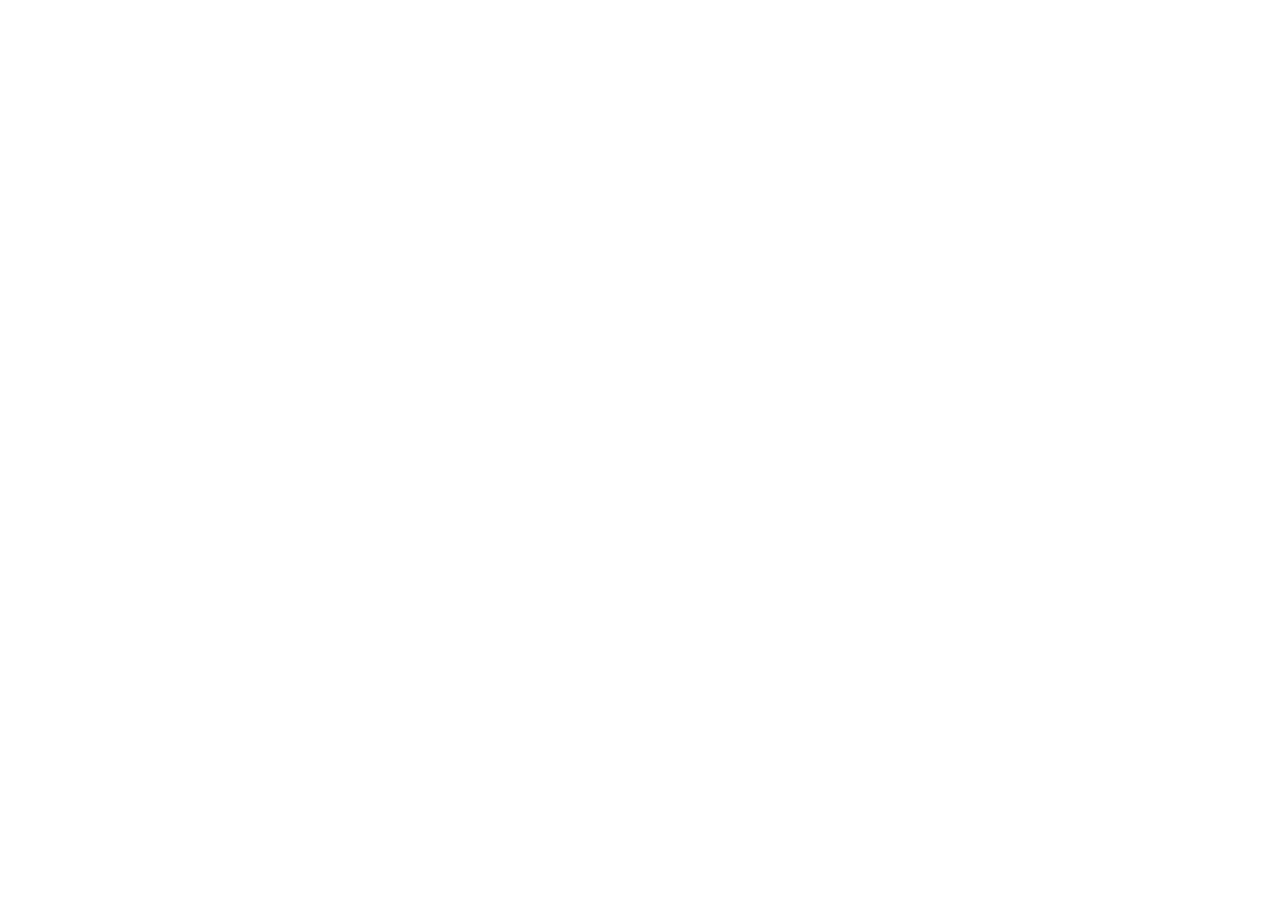
==== commit 0d29b85a: "'123'" ====
--- a/index.html
+++ b/index.html
@@ -2,312 +2,16 @@
 <html lang="en" >
 <head>
   <meta charset="UTF-8">
-  <title>CodePen - Monochromatic Yoyo - Pure CSS</title>
+  <title>CodePen - plasma background</title>
   <link rel="stylesheet" href="./style.css">
+<script src="https://cdnjs.cloudflare.com/ajax/libs/prefixfree/1.0.7/prefixfree.min.js"></script>
 
 </head>
 <body>
 <!-- partial:index.partial.html -->
-<div class="grid"></div>
-
-<input type="radio" name="color" id="c-orange" checked><label for="c-orange"><span>orange</span></label>
-<input type="radio" name="color" id="c-green"><label for="c-green"><span>green</span></label>
-<input type="radio" name="color" id="c-blue"><label for="c-blue"><span>blue</span></label>
-<input type="radio" name="color" id="c-purple"><label for="c-purple"><span>purple</span></label>
-<input type="radio" name="color" id="c-pink"><label for="c-pink"><span>pink</span></label>
-<input type="radio" name="color" id="c-red"><label for="c-red"><span>red</span></label>
-<input type="radio" name="color" id="c-multi"><label for="c-multi"><span>all</span></label>
-<input type="checkbox" name="border" id="border"><label for="border"><span>border</span></label>
-<input type="checkbox" name="wide" id="wide"><label for="wide"><span>wide</span></label>
-<input type="radio" name="speed" id="s-slower"><label for="s-slower"><span>slower</span></label>
-<input type="radio" name="speed" id="s-slow"><label for="s-slow"><span>slow</span></label>
-<input type="radio" name="speed" id="s-medium" checked><label for="s-medium"><span>medium</span></label>
-<input type="radio" name="speed" id="s-fast"><label for="s-fast"><span>fast</span></label>
-<input type="radio" name="speed" id="s-faster"><label for="s-faster"><span>faster</span></label>
-
-<div class="container">
-
-  <div class="item">
-    <div></div>
-    <div></div>
-    <div></div>
-    <div></div>
-    <div></div>
-    <div></div>
-  </div>
-  <div class="item">
-    <div></div>
-    <div></div>
-    <div></div>
-    <div></div>
-    <div></div>
-    <div></div>
-  </div>
-  <div class="item">
-    <div></div>
-    <div></div>
-    <div></div>
-    <div></div>
-    <div></div>
-    <div></div>
-  </div>
-  <div class="item">
-    <div></div>
-    <div></div>
-    <div></div>
-    <div></div>
-    <div></div>
-    <div></div>
-  </div>
-  <div class="item">
-    <div></div>
-    <div></div>
-    <div></div>
-    <div></div>
-    <div></div>
-    <div></div>
-  </div>
-  <div class="item">
-    <div></div>
-    <div></div>
-    <div></div>
-    <div></div>
-    <div></div>
-    <div></div>
-  </div>
-  <div class="item">
-    <div></div>
-    <div></div>
-    <div></div>
-    <div></div>
-    <div></div>
-    <div></div>
-  </div>
-  <div class="item">
-    <div></div>
-    <div></div>
-    <div></div>
-    <div></div>
-    <div></div>
-    <div></div>
-  </div>
-  <div class="item">
-    <div></div>
-    <div></div>
-    <div></div>
-    <div></div>
-    <div></div>
-    <div></div>
-  </div>
-  <div class="item">
-    <div></div>
-    <div></div>
-    <div></div>
-    <div></div>
-    <div></div>
-    <div></div>
-  </div>
-  <div class="item">
-    <div></div>
-    <div></div>
-    <div></div>
-    <div></div>
-    <div></div>
-    <div></div>
-  </div>
-  <div class="item">
-    <div></div>
-    <div></div>
-    <div></div>
-    <div></div>
-    <div></div>
-    <div></div>
-  </div>
-  <div class="item">
-    <div></div>
-    <div></div>
-    <div></div>
-    <div></div>
-    <div></div>
-    <div></div>
-  </div>
-  <div class="item">
-    <div></div>
-    <div></div>
-    <div></div>
-    <div></div>
-    <div></div>
-    <div></div>
-  </div>
-  <div class="item">
-    <div></div>
-    <div></div>
-    <div></div>
-    <div></div>
-    <div></div>
-    <div></div>
-  </div>
-  <div class="item">
-    <div></div>
-    <div></div>
-    <div></div>
-    <div></div>
-    <div></div>
-    <div></div>
-  </div>
-  <div class="item">
-    <div></div>
-    <div></div>
-    <div></div>
-    <div></div>
-    <div></div>
-    <div></div>
-  </div>
-  <div class="item">
-    <div></div>
-    <div></div>
-    <div></div>
-    <div></div>
-    <div></div>
-    <div></div>
-  </div>
-  <div class="item">
-    <div></div>
-    <div></div>
-    <div></div>
-    <div></div>
-    <div></div>
-    <div></div>
-  </div>
-  <div class="item">
-    <div></div>
-    <div></div>
-    <div></div>
-    <div></div>
-    <div></div>
-    <div></div>
-  </div>
-  <div class="item">
-    <div></div>
-    <div></div>
-    <div></div>
-    <div></div>
-    <div></div>
-    <div></div>
-  </div>
-  <div class="item">
-    <div></div>
-    <div></div>
-    <div></div>
-    <div></div>
-    <div></div>
-    <div></div>
-  </div>
-  <div class="item">
-    <div></div>
-    <div></div>
-    <div></div>
-    <div></div>
-    <div></div>
-    <div></div>
-  </div>
-  <div class="item">
-    <div></div>
-    <div></div>
-    <div></div>
-    <div></div>
-    <div></div>
-    <div></div>
-  </div>
-  <div class="item">
-    <div></div>
-    <div></div>
-    <div></div>
-    <div></div>
-    <div></div>
-    <div></div>
-  </div>
-  <div class="item">
-    <div></div>
-    <div></div>
-    <div></div>
-    <div></div>
-    <div></div>
-    <div></div>
-  </div>
-  <div class="item">
-    <div></div>
-    <div></div>
-    <div></div>
-    <div></div>
-    <div></div>
-    <div></div>
-  </div>
-  <div class="item">
-    <div></div>
-    <div></div>
-    <div></div>
-    <div></div>
-    <div></div>
-    <div></div>
-  </div>
-  <div class="item">
-    <div></div>
-    <div></div>
-    <div></div>
-    <div></div>
-    <div></div>
-    <div></div>
-  </div>
-  <div class="item">
-    <div></div>
-    <div></div>
-    <div></div>
-    <div></div>
-    <div></div>
-    <div></div>
-  </div>
-
-  <div class="shadow">
-    <div></div>
-    <div></div>
-    <div></div>
-    <div></div>
-    <div></div>
-    <div></div>
-    <div></div>
-    <div></div>
-    <div></div>
-    <div></div>
-    <div></div>
-    <div></div>
-    <div></div>
-    <div></div>
-    <div></div>
-    <div></div>
-    <div></div>
-    <div></div>
-    <div></div>
-    <div></div>
-    <div></div>
-    <div></div>
-    <div></div>
-    <div></div>
-    <div></div>
-    <div></div>
-    <div></div>
-    <div></div>
-    <div></div>
-    <div></div>
-  </div>
-
-</div>
-
-<div class="inspired">
-  <a href="https://codepen.io/iondrimba/pen/PoGMeaq" target="_blank"><strong>Inspired by Yoyo</strong> <span>@iondrimba</span></a>
-</div>
+<canvas id=c></canvas>
 <!-- partial -->
-  <script  src="./script.js"></script>
+  <script src='https://cdnjs.cloudflare.com/ajax/libs/dat-gui/0.5.1/dat.gui.min.js'></script><script  src="./script.js"></script>
 
 </body>
 </html>
--- a/style.css
+++ b/style.css
@@ -1,1063 +1,6 @@
-:root {
-  --speed: 4s;
-}
-
-html {
-  height: 100%;
-}
-
-body {
-  margin: 0;
-  background: radial-gradient(#607d8b 15%, #000000 100%);
-  background: radial-gradient(#ffffff 15%, #b9b9b9 100%);
-  font-family: Arial, Helvetica, sans-serif;
-  box-sizing: border-box;
-  height: 100%;
-}
-
-body * {
-  box-sizing: border-box;
-  outline: none;
-}
-
-.container {
-  display: block;
-  width: 100%;
-  height: 100%;
-  overflow: hidden;
-  filter: hue-rotate(0deg);
-  transition: all 1s ease 0s;
-}
-
-.grid {
-  background: repeating-linear-gradient(
-      150deg,
-      rgba(255, 255, 255, 0) 0,
-      rgba(255, 255, 255, 0) 49px,
-      rgba(0, 0, 0, 0.1) 50px,
-      rgba(255, 255, 255, 0) 51px
-    ),
-    repeating-linear-gradient(
-      31deg,
-      rgba(255, 255, 255, 0) 0,
-      rgba(255, 255, 255, 0) 49px,
-      rgba(0, 0, 0, 0.1) 50px,
-      rgba(255, 255, 255, 0) 51px
-    );
-  position: fixed;
-  width: 100vw;
-  height: 100vh;
-}
-
-.item {
-  position: relative;
-  left: 50%;
-  top: 50%;
-  width: 150px;
-  height: 150px;
-  transform-style: preserve-3d;
-  transform: rotateX(-35deg) rotateY(45deg);
-  transition: transform 0.5s ease 0s;
-  animation: spin var(--speed) 0.05s infinite;
-  z-index: -1;
-  transform-origin: center center;
-}
-
-input#wide:checked ~ .container .item {
-  animation-name: spin-wide;
-}
-
-.item > div {
-  position: absolute;
-  width: 150px;
-  height: 150px;
-  background: #4b08ba;
-  background: #ff5500;
-  border: 1px solid rgba(0, 0, 0, 0.1);
-  box-shadow: 0 0 5px -3px #fff inset;
-  border: 1px solid rgb(255 255 255 / 5%);
-  box-shadow: 0 0 5px -3px #00000030 inset;
-}
-.item > div:nth-child(2) {
-  transform: rotateX(90deg) translate3d(0px, 7px, 7px);
-  background: #ffa116;
-  height: 14px;
-}
-.item > div:nth-child(3) {
-  transform: rotateX(0deg) translate3d(0, 0, 14px);
-}
-.item > div:nth-child(4) {
-  transform: rotateX(270deg) translate3d(0px, -7px, 143px);
-  background: #ffa116;
-  height: 14px;
-}
-.item > div:nth-child(5) {
-  transform: rotateY(90deg) translate3d(-7px, 0, 143px);
-  background: #e04b00;
-  width: 14px !important;
-}
-.item > div:nth-child(6) {
-  transform: rotateY(-90deg) translate3d(7px, 0, 7px);
-  background: #e04b00;
-  width: 14px !important;
-}
-
-.item:nth-child(2) {
-  left: calc(50% - 10px);
-  top: calc(50% - 156px);
-  animation-delay: 0.1s;
-  z-index: -2;
-}
-.item:nth-child(3) {
-  left: calc(50% - 20px);
-  top: calc(50% - 312px);
-  animation-delay: 0.15s;
-  z-index: -3;
-}
-.item:nth-child(4) {
-  left: calc(50% - 30px);
-  top: calc(50% - 468px);
-  animation-delay: 0.2s;
-  z-index: -4;
-}
-.item:nth-child(5) {
-  left: calc(50% - 40px);
-  top: calc(50% - 624px);
-  animation-delay: 0.25s;
-  z-index: -5;
-}
-.item:nth-child(6) {
-  left: calc(50% - 50px);
-  top: calc(50% - 780px);
-  animation-delay: 0.3s;
-  z-index: -6;
-}
-.item:nth-child(7) {
-  left: calc(50% - 60px);
-  top: calc(50% - 936px);
-  animation-delay: 0.35s;
-  z-index: -7;
-}
-.item:nth-child(8) {
-  left: calc(50% - 70px);
-  top: calc(50% - 1092px);
-  animation-delay: 0.4s;
-  z-index: -8;
-}
-.item:nth-child(9) {
-  left: calc(50% - 80px);
-  top: calc(50% - 1248px);
-  animation-delay: 0.45s;
-  z-index: -9;
-}
-.item:nth-child(10) {
-  left: calc(50% - 90px);
-  top: calc(50% - 1404px);
-  animation-delay: 0.5s;
-  z-index: -10;
-}
-.item:nth-child(11) {
-  left: calc(50% - 100px);
-  top: calc(50% - 1560px);
-  animation-delay: 0.55s;
-  z-index: -11;
-}
-.item:nth-child(12) {
-  left: calc(50% - 110px);
-  top: calc(50% - 1716px);
-  animation-delay: 0.6s;
-  z-index: -12;
-}
-.item:nth-child(13) {
-  left: calc(50% - 120px);
-  top: calc(50% - 1872px);
-  animation-delay: 0.65s;
-  z-index: -13;
-}
-.item:nth-child(14) {
-  left: calc(50% - 130px);
-  top: calc(50% - 2028px);
-  animation-delay: 0.7s;
-  z-index: -14;
-}
-.item:nth-child(15) {
-  left: calc(50% - 140px);
-  top: calc(50% - 2184px);
-  animation-delay: 0.75s;
-  z-index: -15;
-}
-.item:nth-child(16) {
-  left: calc(50% - 150px);
-  top: calc(50% - 2340px);
-  animation-delay: 0.8s;
-  z-index: -16;
-}
-.item:nth-child(17) {
-  left: calc(50% - 160px);
-  top: calc(50% - 2496px);
-  animation-delay: 0.85s;
-  z-index: -17;
-}
-.item:nth-child(18) {
-  left: calc(50% - 170px);
-  top: calc(50% - 2652px);
-  animation-delay: 0.9s;
-  z-index: -18;
-}
-.item:nth-child(19) {
-  left: calc(50% - 180px);
-  top: calc(50% - 2808px);
-  animation-delay: 0.95s;
-  z-index: -19;
-}
-.item:nth-child(20) {
-  left: calc(50% - 190px);
-  top: calc(50% - 2964px);
-  animation-delay: 1s;
-  z-index: -20;
-}
-.item:nth-child(21) {
-  left: calc(50% - 200px);
-  top: calc(50% - 3120px);
-  animation-delay: 1.05s;
-  z-index: -21;
-}
-.item:nth-child(22) {
-  left: calc(50% - 210px);
-  top: calc(50% - 3276px);
-  animation-delay: 1.1s;
-  z-index: -22;
-}
-.item:nth-child(23) {
-  left: calc(50% - 220px);
-  top: calc(50% - 3432px);
-  animation-delay: 1.15s;
-  z-index: -23;
-}
-.item:nth-child(24) {
-  left: calc(50% - 230px);
-  top: calc(50% - 3588px);
-  animation-delay: 1.2s;
-  z-index: -24;
-}
-.item:nth-child(25) {
-  left: calc(50% - 240px);
-  top: calc(50% - 3744px);
-  animation-delay: 1.25s;
-  z-index: -25;
-}
-.item:nth-child(26) {
-  left: calc(50% - 250px);
-  top: calc(50% - 3900px);
-  animation-delay: 1.3s;
-  z-index: -26;
-}
-.item:nth-child(27) {
-  left: calc(50% - 260px);
-  top: calc(50% - 4056px);
-  animation-delay: 1.35s;
-  z-index: -27;
-}
-.item:nth-child(28) {
-  left: calc(50% - 270px);
-  top: calc(50% - 4212px);
-  animation-delay: 1.4s;
-  z-index: -28;
-}
-.item:nth-child(29) {
-  left: calc(50% - 280px);
-  top: calc(50% - 4368px);
-  animation-delay: 1.45s;
-  z-index: -29;
-}
-.item:nth-child(30) {
-  left: calc(50% - 290px);
-  top: calc(50% - 4524px);
-  animation-delay: 1.5s;
-  z-index: -30;
-}
-
-.item:nth-child(1) > div {
-  filter: brightness(1.9) saturate(1.5);
-}
-.item:nth-child(2) > div {
-  filter: brightness(1.85) saturate(1.5);
-}
-.item:nth-child(3) > div {
-  filter: brightness(1.8) saturate(1.5);
-}
-.item:nth-child(4) > div {
-  filter: brightness(1.75) saturate(1.5);
-}
-.item:nth-child(5) > div {
-  filter: brightness(1.7) saturate(1.5);
-}
-.item:nth-child(6) > div {
-  filter: brightness(1.65) saturate(1.5);
-}
-.item:nth-child(7) > div {
-  filter: brightness(1.6) saturate(1.5);
-}
-.item:nth-child(8) > div {
-  filter: brightness(1.55) saturate(1.5);
-}
-.item:nth-child(9) > div {
-  filter: brightness(1.5) saturate(1.5);
-}
-.item:nth-child(10) > div {
-  filter: brightness(1.45) saturate(1.5);
-}
-.item:nth-child(11) > div {
-  filter: brightness(1.4) saturate(1.5);
-}
-.item:nth-child(12) > div {
-  filter: brightness(1.35) saturate(1.5);
-}
-.item:nth-child(13) > div {
-  filter: brightness(1.3) saturate(1.5);
-}
-.item:nth-child(14) > div {
-  filter: brightness(1.25) saturate(1.5);
-}
-.item:nth-child(15) > div {
-  filter: brightness(1.2) saturate(1.5);
-}
-.item:nth-child(16) > div {
-  filter: brightness(1.15) saturate(1.5);
-}
-.item:nth-child(17) > div {
-  filter: brightness(1.1) saturate(1.5);
-}
-.item:nth-child(18) > div {
-  filter: brightness(1.05) saturate(1.5);
-}
-.item:nth-child(19) > div {
-  filter: brightness(1) saturate(1.5);
-}
-.item:nth-child(20) > div {
-  filter: brightness(0.95) saturate(1.5);
-}
-.item:nth-child(21) > div {
-  filter: brightness(0.9) saturate(1.5);
-}
-.item:nth-child(22) > div {
-  filter: brightness(0.85) saturate(1.5);
-}
-.item:nth-child(23) > div {
-  filter: brightness(0.8) saturate(1.5);
-}
-.item:nth-child(24) > div {
-  filter: brightness(0.75) saturate(1.5);
-}
-.item:nth-child(25) > div {
-  filter: brightness(0.7) saturate(1.5);
-}
-.item:nth-child(26) > div {
-  filter: brightness(0.65) saturate(1.5);
-}
-.item:nth-child(27) > div {
-  filter: brightness(0.6) saturate(1.5);
-}
-.item:nth-child(28) > div {
-  filter: brightness(0.55) saturate(1.5);
-}
-.item:nth-child(29) > div {
-  filter: brightness(0.5) saturate(1.5);
-}
-.item:nth-child(30) > div {
-  filter: brightness(0.45) saturate(1.5);
-}
-
-input#c-multi:checked ~ .container .item:nth-child(1) > div {
-  filter: hue-rotate(0deg) saturate(1.25) brightness(1.35);
-}
-input#c-multi:checked ~ .container .item:nth-child(2) > div {
-  filter: hue-rotate(10deg) saturate(1.25) brightness(1.35);
-}
-input#c-multi:checked ~ .container .item:nth-child(3) > div {
-  filter: hue-rotate(20deg) saturate(1.25) brightness(1.35);
-}
-input#c-multi:checked ~ .container .item:nth-child(4) > div {
-  filter: hue-rotate(30deg) saturate(1.25) brightness(1.35);
-}
-input#c-multi:checked ~ .container .item:nth-child(5) > div {
-  filter: hue-rotate(40deg) saturate(1.25) brightness(1.35);
-}
-input#c-multi:checked ~ .container .item:nth-child(6) > div {
-  filter: hue-rotate(50deg) saturate(1.25) brightness(1.35);
-}
-input#c-multi:checked ~ .container .item:nth-child(7) > div {
-  filter: hue-rotate(60deg) saturate(1.25) brightness(1.35);
-}
-input#c-multi:checked ~ .container .item:nth-child(8) > div {
-  filter: hue-rotate(70deg) saturate(1.25) brightness(1.35);
-}
-input#c-multi:checked ~ .container .item:nth-child(9) > div {
-  filter: hue-rotate(80deg) saturate(1.25) brightness(1.35);
-}
-input#c-multi:checked ~ .container .item:nth-child(10) > div {
-  filter: hue-rotate(90deg) saturate(1.25) brightness(1.35);
-}
-input#c-multi:checked ~ .container .item:nth-child(11) > div {
-  filter: hue-rotate(100deg) saturate(1.25) brightness(1.35);
-}
-input#c-multi:checked ~ .container .item:nth-child(12) > div {
-  filter: hue-rotate(110deg) saturate(1.25) brightness(1.35);
-}
-input#c-multi:checked ~ .container .item:nth-child(13) > div {
-  filter: hue-rotate(120deg) saturate(1.25) brightness(1.35);
-}
-input#c-multi:checked ~ .container .item:nth-child(14) > div {
-  filter: hue-rotate(130deg) saturate(1.25) brightness(1.35);
-}
-input#c-multi:checked ~ .container .item:nth-child(15) > div {
-  filter: hue-rotate(140deg) saturate(1.25) brightness(1.35);
-}
-input#c-multi:checked ~ .container .item:nth-child(16) > div {
-  filter: hue-rotate(150deg) saturate(1.25) brightness(1.35);
-}
-input#c-multi:checked ~ .container .item:nth-child(17) > div {
-  filter: hue-rotate(160deg) saturate(1.25) brightness(1.35);
-}
-input#c-multi:checked ~ .container .item:nth-child(18) > div {
-  filter: hue-rotate(170deg) saturate(1.25) brightness(1.35);
-}
-input#c-multi:checked ~ .container .item:nth-child(19) > div {
-  filter: hue-rotate(180deg) saturate(1.25) brightness(1.35);
-}
-input#c-multi:checked ~ .container .item:nth-child(20) > div {
-  filter: hue-rotate(190deg) saturate(1.25) brightness(1.35);
-}
-input#c-multi:checked ~ .container .item:nth-child(21) > div {
-  filter: hue-rotate(200deg) saturate(1.25) brightness(1.35);
-}
-input#c-multi:checked ~ .container .item:nth-child(22) > div {
-  filter: hue-rotate(210deg) saturate(1.25) brightness(1.35);
-}
-input#c-multi:checked ~ .container .item:nth-child(23) > div {
-  filter: hue-rotate(220deg) saturate(1.25) brightness(1.35);
-}
-input#c-multi:checked ~ .container .item:nth-child(24) > div {
-  filter: hue-rotate(230deg) saturate(1.25) brightness(1.35);
-}
-input#c-multi:checked ~ .container .item:nth-child(25) > div {
-  filter: hue-rotate(240deg) saturate(1.25) brightness(1.35);
-}
-input#c-multi:checked ~ .container .item:nth-child(26) > div {
-  filter: hue-rotate(250deg) saturate(1.25) brightness(1.35);
-}
-input#c-multi:checked ~ .container .item:nth-child(27) > div {
-  filter: hue-rotate(260deg) saturate(1.25) brightness(1.35);
-}
-input#c-multi:checked ~ .container .item:nth-child(28) > div {
-  filter: hue-rotate(270deg) saturate(1.25) brightness(1.35);
-}
-input#c-multi:checked ~ .container .item:nth-child(29) > div {
-  filter: hue-rotate(280deg) saturate(1.25) brightness(1.35);
-}
-input#c-multi:checked ~ .container .item:nth-child(30) > div {
-  filter: hue-rotate(290deg) saturate(1.25) brightness(1.35);
-}
-
-.shadow {
-  position: absolute;
-  top: calc(50% - 130px);
-  transform-style: preserve-3d;
-  transform: rotateX(-37deg) rotateY(45deg) rotateX(-90deg);
-  left: calc(50% - 150px);
-  z-index: -31;
-  filter: blur(1px);
-}
-
-.shadow div {
-  background: #00000050;
-  width: 150px;
-  height: 15px;
-  animation: item-shadow var(--speed) 0.01s infinite;
-}
-input#wide:checked ~ .container .shadow div {
-  animation-name: item-shadow-wide;
-}
-
-.shadow div:nth-child(1) {
-  animation-delay: 0.05s;
-}
-.shadow div:nth-child(2) {
-  animation-delay: 0.1s;
-}
-.shadow div:nth-child(3) {
-  animation-delay: 0.15s;
-}
-.shadow div:nth-child(4) {
-  animation-delay: 0.2s;
-}
-.shadow div:nth-child(5) {
-  animation-delay: 0.25s;
-}
-.shadow div:nth-child(6) {
-  animation-delay: 0.3s;
-}
-.shadow div:nth-child(7) {
-  animation-delay: 0.35s;
-}
-.shadow div:nth-child(8) {
-  animation-delay: 0.4s;
-}
-.shadow div:nth-child(9) {
-  animation-delay: 0.45s;
-}
-.shadow div:nth-child(10) {
-  animation-delay: 0.5s;
-}
-.shadow div:nth-child(11) {
-  animation-delay: 0.55s;
-}
-.shadow div:nth-child(12) {
-  animation-delay: 0.6s;
-}
-.shadow div:nth-child(13) {
-  animation-delay: 0.65s;
-}
-.shadow div:nth-child(14) {
-  animation-delay: 0.7s;
-}
-.shadow div:nth-child(15) {
-  animation-delay: 0.75s;
-}
-.shadow div:nth-child(16) {
-  animation-delay: 0.8s;
-}
-.shadow div:nth-child(17) {
-  animation-delay: 0.85s;
-}
-.shadow div:nth-child(18) {
-  animation-delay: 0.9s;
-}
-.shadow div:nth-child(19) {
-  animation-delay: 0.95s;
-}
-.shadow div:nth-child(20) {
-  animation-delay: 1s;
-}
-.shadow div:nth-child(21) {
-  animation-delay: 1.05s;
-}
-.shadow div:nth-child(22) {
-  animation-delay: 1.1s;
-}
-.shadow div:nth-child(23) {
-  animation-delay: 1.15s;
-}
-.shadow div:nth-child(24) {
-  animation-delay: 1.2s;
-}
-.shadow div:nth-child(25) {
-  animation-delay: 1.25s;
-}
-.shadow div:nth-child(26) {
-  animation-delay: 1.3s;
-}
-.shadow div:nth-child(27) {
-  animation-delay: 1.35s;
-}
-.shadow div:nth-child(28) {
-  animation-delay: 1.4s;
-}
-.shadow div:nth-child(29) {
-  animation-delay: 1.45s;
-}
-.shadow div:nth-child(30) {
-  animation-delay: 1.5s;
-}
-
-input[type="radio"],
-input[type="checkbox"] {
-  display: none;
-}
-
-label {
-  background: #607d8b;
-  width: 2em;
-  top: 1em;
-  height: 2em;
-  position: absolute;
-  cursor: pointer;
-  z-index: 1;
-  border-radius: 100%;
-  border: 2px solid rgba(0, 0, 0, 0.15);
-}
-
-input + label {
-  opacity: 0.5;
-}
-input:checked + label,
-label:hover {
-  opacity: 1;
-}
-
-input:checked + label {
-  box-shadow: 0 0 10px 0px #004a6d, 1px 1px 3px 1px #a1bcca inset;
-}
-input#wide:checked + label,
-input#border:checked + label {
-  box-shadow: 0 0 10px 0px #444444, 1px 1px 3px 1px #ffffffb8 inset;
-}
-
-input#c-orange:checked + label {
-  box-shadow: 0 0 10px 0px #ff5500, 1px 1px 3px 1px #ffffffaa inset;
-}
-input#c-green:checked + label {
-  box-shadow: 0 0 10px 0px #558e00, 1px 1px 3px 1px #ffffffaa inset;
-}
-input#c-blue:checked + label {
-  box-shadow: 0 0 10px 0px #0091e6, 1px 1px 3px 1px #ffffffaa inset;
-}
-input#c-purple:checked + label {
-  box-shadow: 0 0 10px 0px #9158ff, 1px 1px 3px 1px #ffffffaa inset;
-}
-input#c-pink:checked + label {
-  box-shadow: 0 0 10px 0px #ff3ab3, 1px 1px 3px 1px #ffffffaa inset;
-}
-input#c-red:checked + label {
-  box-shadow: 0 0 10px 0px #ff4155, 1px 1px 3px 1px #ffffffaa inset;
-}
-
-label[for="c-orange"] {
-  left: 1em;
-  background: #ff5500;
-}
-label[for="c-green"] {
-  left: 4.05em;
-  background: #558e00;
-}
-label[for="c-blue"] {
-  left: 7.1em;
-  background: #0091e6;
-}
-label[for="c-purple"] {
-  left: 10.15em;
-  background: #9158ff;
-}
-label[for="c-pink"] {
-  left: 13.2em;
-  background: #ff3ab3;
-}
-label[for="c-red"] {
-  left: 16.275em;
-  background: #ff4155;
-}
-label[for="c-multi"] {
-  left: 19.325em;
-  background: linear-gradient(
-    to left,
-    #ff5500 8%,
-    #27dd3e 25%,
-    #36a2ff 55%,
-    #804eff 75%,
-    #ff76c7 100%
-  );
-}
-
-input#c-orange:checked ~ .container {
-  filter: hue-rotate(0deg);
-}
-input#c-green:checked ~ .container {
-  filter: hue-rotate(60deg);
-}
-input#c-blue:checked ~ .container {
-  filter: hue-rotate(180deg);
-}
-input#c-purple:checked ~ .container {
-  filter: hue-rotate(240deg);
-}
-input#c-pink:checked ~ .container {
-  filter: hue-rotate(290deg);
-}
-input#c-red:checked ~ .container {
-  filter: hue-rotate(320deg);
-}
-
-label[for="border"] {
-  left: initial;
-  right: 19.4em;
-}
-label[for="wide"] {
-  left: initial;
-  right: 16.35em;
-}
-
-input[name="speed"] + label {
-  left: initial;
-}
-label[for="s-slower"] {
-  right: 13.25em;
-}
-label[for="s-slow"] {
-  right: 10.2em;
-}
-label[for="s-medium"] {
-  right: 7.125em;
-}
-label[for="s-fast"] {
-  right: 4.075em;
-}
-label[for="s-faster"] {
-  right: 1em;
-}
-
-input#wide:checked ~ .container .item,
-input#wide:checked ~ .container .item > div,
-input#wide:checked ~ .container .shadow div {
-  width: 250px;
-}
-
-input#s-slower:checked ~ .container {
-  --speed: 8s;
-}
-input#s-slow:checked ~ .container {
-  --speed: 6s;
-}
-input#s-medium:checked ~ .container {
-  --speed: 4s;
-}
-input#s-fast:checked ~ .container {
-  --speed: 3s;
-}
-input#s-faster:checked ~ .container {
-  --speed: 2s;
-}
-
-input[name="speed"] + label:before {
-  content: "";
-  border: 2px dotted #ccc;
-  width: 1em;
-  height: 1em;
-  float: left;
-  border-radius: 100%;
-  left: 0.25em;
-  top: 0.25em;
-  border-color: #ccc #ccc transparent transparent;
-  transform: rotate(-45deg);
-  position: absolute;
-}
-
-input[name="speed"] + label:after {
-  content: "";
-  border: 2px solid #ccc;
-  float: left;
-  width: 0;
-  height: 0.45em;
-  border-radius: 100% 100% 50% 50%;
-  left: 0.75em;
-  margin-top: 0.7em;
-  transform-origin: center calc(100% - 3px);
-  position: absolute;
-}
-
-label[for="s-slower"]:after {
-  transform: rotate(-50deg);
-}
-label[for="s-slow"]:after {
-  transform: rotate(-25deg);
-}
-label[for="s-medium"]:after {
-  transform: rotate(0deg);
-}
-label[for="s-fast"]:after {
-  transform: rotate(25deg);
-}
-label[for="s-faster"]:after {
-  transform: rotate(50deg);
-}
-
-@keyframes spin {
-  0% {
-    transform: rotateX(-35deg) rotateY(45deg);
-  }
-  20% {
-    transform: rotateX(-35deg) rotateY(45deg) rotateZ(0deg);
-  }
-  30% {
-    transform: rotateX(-35deg) rotateY(45deg) rotateZ(115deg);
-  }
-  40% {
-    transform: rotateX(-35deg) rotateY(45deg) rotateZ(-10deg);
-  }
-  50% {
-    transform: rotateX(-35deg) rotateY(45deg) rotateZ(5deg);
-  }
-  60% {
-    transform: rotateX(-35deg) rotateY(45deg) rotateZ(-3deg);
-  }
-  70% {
-    transform: rotateX(-35deg) rotateY(45deg) rotateZ(2deg);
-  }
-  80% {
-    transform: rotateX(-35deg) rotateY(45deg) rotateZ(0deg);
-  }
-  100% {
-    transform: rotateX(-35deg) rotateY(45deg);
-  }
-}
-@keyframes spin-wide {
-  0% {
-    transform: rotateX(-35deg) rotateY(45deg);
-  }
-  20% {
-    transform: rotateX(-35deg) rotateY(45deg) rotateZ(0deg);
-  }
-  30% {
-    transform: rotateX(-35deg) rotateY(45deg) rotateZ(115deg);
-  }
-  40% {
-    transform: rotateX(-35deg) rotateY(45deg) rotateZ(-10deg);
-  }
-  50% {
-    transform: rotateX(-35deg) rotateY(45deg) rotateZ(5deg);
-  }
-  60% {
-    transform: rotateX(-35deg) rotateY(45deg) rotateZ(-3deg);
-  }
-  70% {
-    transform: rotateX(-35deg) rotateY(45deg) rotateZ(2deg);
-  }
-  80% {
-    transform: rotateX(-35deg) rotateY(45deg) rotateZ(0deg);
-  }
-  100% {
-    transform: rotateX(-35deg) rotateY(45deg);
-  }
-}
-
-@keyframes item-shadow {
-  0% {
-    transform: scaleX(1);
-  }
-  20% {
-    transform: scaleX(1);
-  }
-  30% {
-    transform: scaleX(1.2);
-  }
-  40% {
-    transform: scaleX(1);
-  }
-  50% {
-    transform: scaleX(1.1);
-  }
-  60% {
-    transform: scaleX(1);
-  }
-  70% {
-    transform: scaleX(1.05);
-  }
-  80% {
-    transform: scaleX(1);
-  }
-  100% {
-    transform: scaleX(1);
-  }
-}
-@keyframes item-shadow-wide {
-  0% {
-    transform: scaleX(1);
-  }
-  20% {
-    transform: scaleX(1);
-  }
-  30% {
-    transform: scaleX(0.6);
-  }
-  40% {
-    transform: scaleX(1);
-  }
-  50% {
-    transform: scaleX(1.1);
-  }
-  60% {
-    transform: scaleX(1);
-  }
-  70% {
-    transform: scaleX(1.05);
-  }
-  80% {
-    transform: scaleX(1);
-  }
-  100% {
-    transform: scaleX(1);
-  }
-}
-
-label > span {
-  font-size: 0.6em;
-  text-transform: uppercase;
-  background: #ffffff90;
-  padding: 0.35em 0.2em 0.45em 0.2em;
-  width: 5em;
-  float: left;
-  margin-left: -1em;
-  margin-top: 4.5em;
-  text-align: center;
-  position: relative;
-  color: #ff5500;
-  text-shadow: -1px -1px 1px #fff;
-}
-label > span:before {
-  content: "";
-  border: 8px solid transparent;
-  border-bottom: 10px solid #ffffff90;
-  position: absolute;
-  top: -1.9em;
-  left: 1.6em;
-}
-
-label[for="border"],
-label[for="wide"] {
-  background: #555;
-}
-label[for="border"] > span,
-label[for="wide"] > span,
-label[for="c-multi"] > span {
-  color: #555;
-}
-
-label[for="border"]:before {
-  content: "";
-  float: left;
-  top: 0.345em;
-  left: 0.375em;
-  font-size: 0.65em;
-  width: 1.55em;
-  height: 1.55em;
-  background: radial-gradient(#ccc 38%, transparent 45%);
-  border: 2px dotted #ccc;
-  position: absolute;
-  border-radius: 100%;
-}
-input#border:checked ~ .container .item > div {
-  border: 1px solid rgb(0 0 0 / 50%);
-  box-shadow: 0 0 15px -3px #00000080 inset;
-  border-radius: 2px;
-}
-
-label[for="wide"]:before {
-  content: "";
-  float: left;
-  top: 0.925em;
-  left: 0.6em;
-  font-size: 0.65em;
-  width: 0.8em;
-  height: 0.75em;
-  background: #ccc;
-  border-right: 3px solid #555;
-  border-left: 3px solid #555;
-  position: absolute;
-}
-label[for="wide"]:after {
-  content: "";
-  border-top: 2px dotted #cccccc;
-  border-bottom: 2px dotted #cccccc;
-  width: 0.875em;
-  float: left;
-  height: 0.825em;
-  top: 5px;
-  left: 0.435em;
-  position: absolute;
-}
-label[for="wide"]:hover:before,
-input#wide:checked + label:before {
-  border-color: #cccccc;
-}
-input#wide:checked + label:hover:before {
-  border-color: #555;
-  transition: all 0.25s ease 0s;
-}
-
-label[for="c-green"] > span {
-  color: #558e00;
-}
-label[for="c-blue"] > span {
-  color: #0091e6;
-}
-label[for="c-purple"] > span {
-  color: #9158ff;
-}
-label[for="c-pink"] > span {
-  color: #ff3ab3;
-}
-label[for="c-red"] > span {
-  color: #ff4155;
-}
-input[name="speed"] + label > span {
-  color: #607d8b;
-}
-
-.inspired {
-  position: absolute;
-  bottom: 2vh;
-  left: 2vh;
-}
-.inspired a {
-  color: #333333;
-  padding: 1vh;
-  text-decoration: none;
-}
-.inspired a:hover {
-  background: #333333;
-  color: #ffffff !important;
-}
-.inspired span {
-  font-size: 0.75em;
-  top: -1px;
-  position: relative;
-}
-input#c-orange:checked ~ .inspired a {
-  color: #ff5500;
-}
-input#c-orange:checked ~ .inspired a:hover {
-  background: #ff5500;
-}
-input#c-green:checked ~ .inspired a {
-  color: #558e00;
-}
-input#c-green:checked ~ .inspired a:hover {
-  background: #558e00;
-}
-input#c-blue:checked ~ .inspired a {
-  color: #0091e6;
-}
-input#c-blue:checked ~ .inspired a:hover {
-  background: #0091e6;
-}
-input#c-purple:checked ~ .inspired a {
-  color: #9158ff;
-}
-input#c-purple:checked ~ .inspired a:hover {
-  background: #9158ff;
-}
-input#c-pink:checked ~ .inspired a {
-  color: #ff3ab3;
-}
-input#c-pink:checked ~ .inspired a:hover {
-  background: #ff3ab3;
-}
-input#c-red:checked ~ .inspired a {
-  color: #ff4155;
-}
-input#c-red:checked ~ .inspired a:hover {
-  background: #ff4155;
-}
-
-@-moz-document url-prefix() {
-  input#border + label::before {
-    background: radial-gradient(circle at 55% 55%, #ccc 38%, transparent 45%);
-  }
-}
-
-@media only screen and (max-width: 700px) {
-  input[name="speed"] + label,
-  input[name="wide"] + label,
-  input[name="border"] + label {
-    top: 6em;
-  }
+canvas {
+	
+	position: absolute;
+	top: 0;
+	left: 0;
 }
